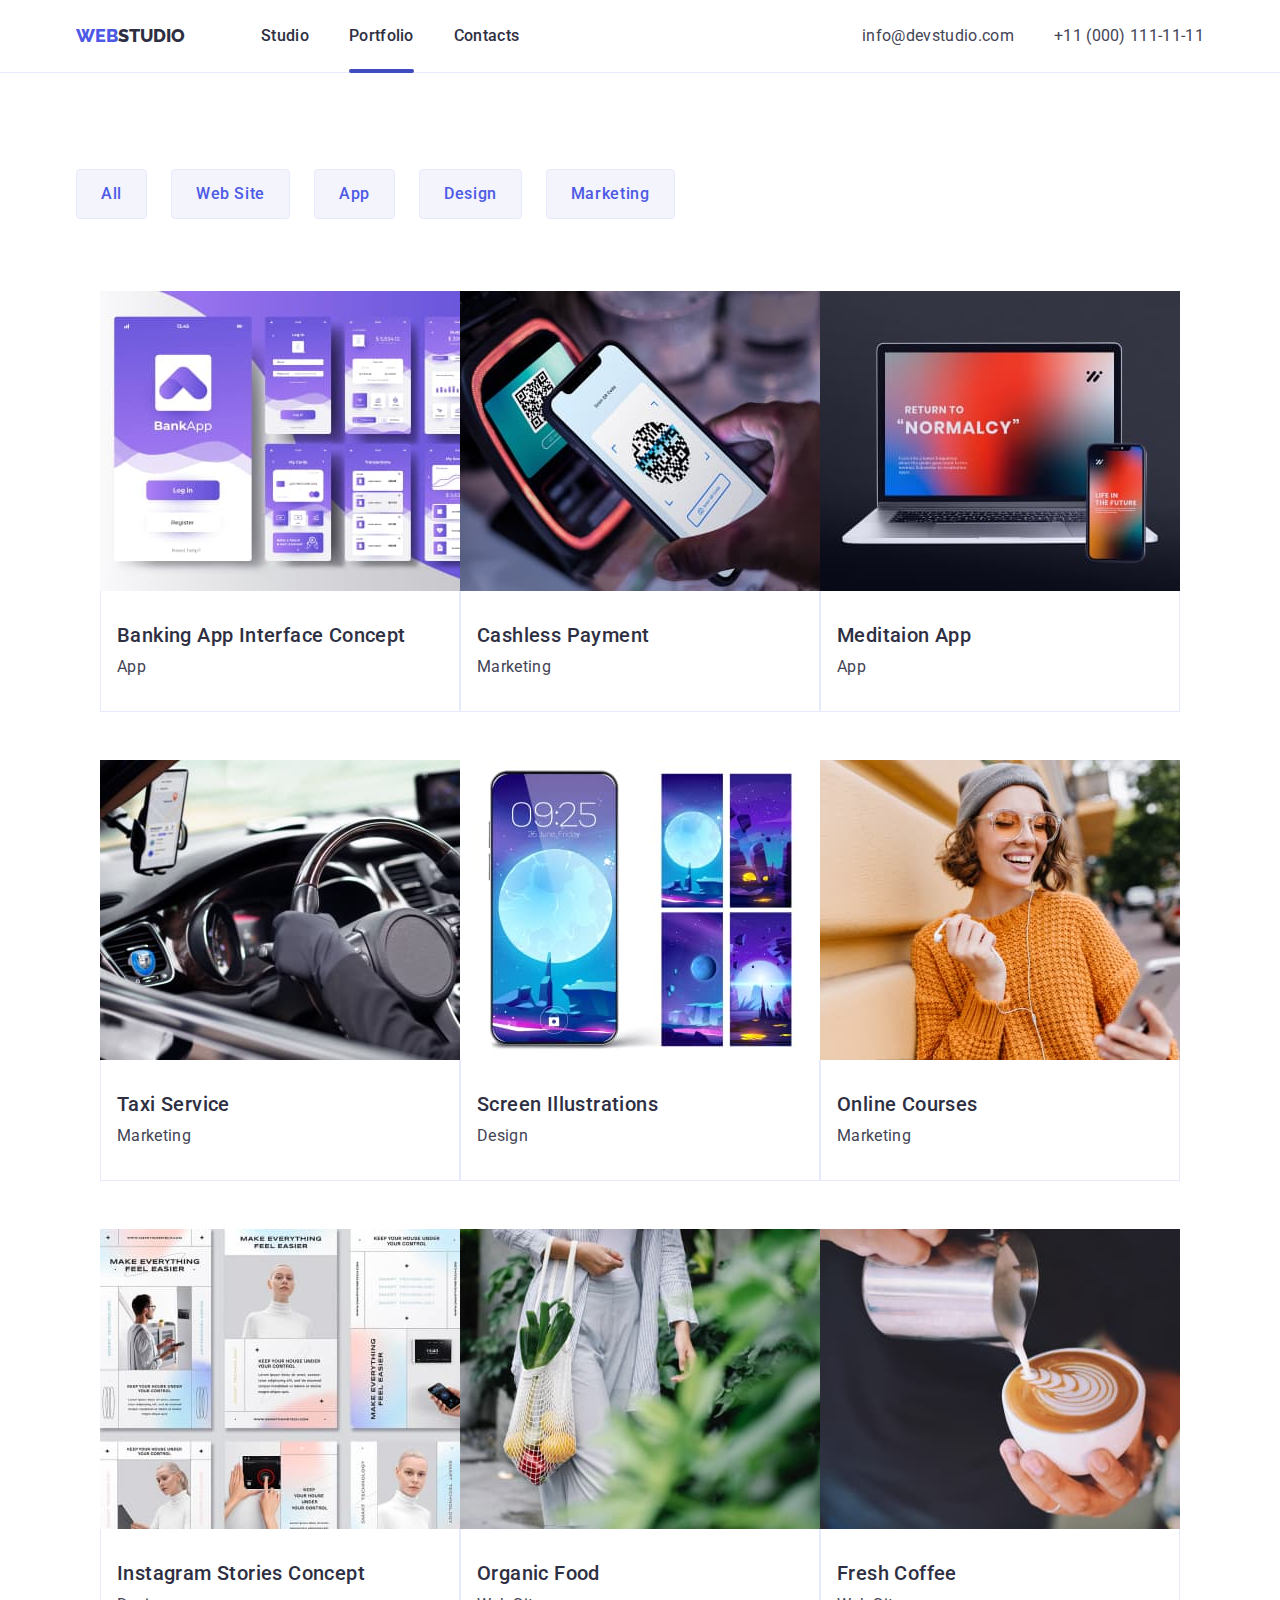
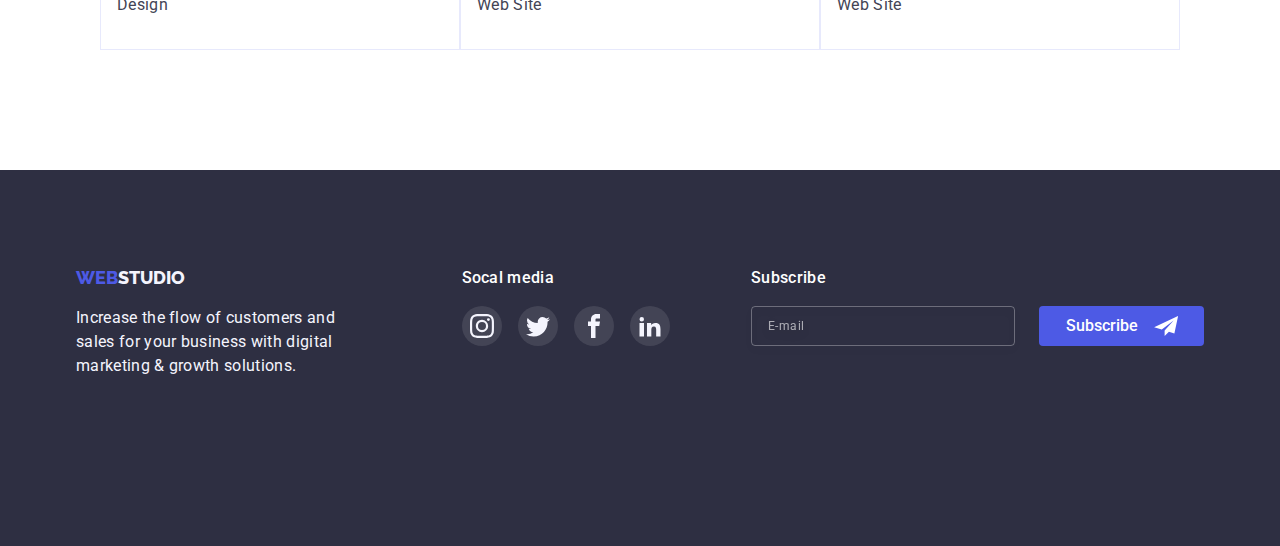
==== portfolio.html @ c5b6ad75 "Initial commit" ====
<!DOCTYPE html>
<html lang="en">
  <head>
    <meta charset="UTF-8" />
    <meta http-equiv="X-UA-Compatible" content="IE=edge" />
    <meta name="viewport" content="width=device-width, initial-scale=1.0" />
    <link rel="preconnect" href="https://fonts.googleapis.com" />
    <link rel="preconnect" href="https://fonts.gstatic.com" crossorigin />
    <link
      href="https://fonts.googleapis.com/css2?family=Raleway:wght@800&family=Roboto:wght@400;500;700;900&display=swap"
      rel="stylesheet"
    />
    <link
      rel="stylesheet"
      href="https://cdnjs.cloudflare.com/ajax/libs/modern-normalize/1.1.0/modern-normalize.css"
    />
    <title>Portfolio</title>
    <link rel="stylesheet" href="./css/styles.css" />
  </head>
  <body>
    <header class="header">
      <div class="container header-container">
        <nav class="header-navigation">
          <a href="./index.html" class="logo-name"
            ><span class="word-web">WEB</span
            ><span class="word-studio-header">STUDIO</span></a
          >
          <ul class="header-list">
            <li class="header-item">
              <a class="item" href="./index.html">Studio</a>
            </li>
            <li class="header-item">
              <a class="item active" href="./portfolio.html">Portfolio</a>
            </li>
            <li class="header-item"><a class="item" href="">Contacts</a></li>
          </ul>
        </nav>
        <address class="header-address">
          <ul class="header-contact-list">
            <li class="header-item">
              <a href="mailto:info@devstudio.com" class="header-contact"
                >info@devstudio.com</a
              >
            </li>
            <li class="header-item">
              <a href="tel:+110001111111" class="header-contact"
                >+11 (000) 111-11-11</a
              >
            </li>
          </ul>
        </address>
        <button type="button" class="menu-open js-open-menu">
          <svg class="open-menu-icon" width="32" height="22">
            <use href="./images/icons.svg#icon-menu-hamburger"></use>
          </svg>
        </button>
      </div>
      <div class="mob-menu js-menu-container">
        <div class="mob-menu-container container">
          <div>
            <button type="button" class="menu-close js-close-menu">
              <svg class="close-modal-icon" width="8" height="8">
                <use href="./images/icons.svg#icon-close-black-18dp-2-1"></use>
              </svg>
            </button>
            <nav class="mob-menu-navigation">
              <ul class="mob-menu-list">
                <li class="mob-menu-item">
                  <a class="mob-item" href="./index.html">Studio</a>
                </li>
                <li class="mob-menu-item">
                  <a class="mob-item" href="./portfolio.html">Portfolio</a>
                </li>
                <li class="mob-menu-item">
                  <a class="mob-item" href="">Contacts</a>
                </li>
              </ul>
            </nav>
          </div>
          <div>
            <address class="mob-menu-address">
              <ul class="mob-menu-contacts">
                <li class="mob-menu-tel">
                  <a href="tel:+110001111111" class="mob-menu-tel-link"
                    >+11 (000) 111-11-11</a
                  >
                </li>
                <li class="mob-menu-email">
                  <a
                    href="mailto:info@devstudio.com"
                    class="mob-menu-email-link"
                    >info@devstudio.com</a
                  >
                </li>
              </ul>
            </address>
            <ul class="mob-menu-soc-list">
              <li class="mob-menu-soc-item">
                <a href="" class="mob-menu-soc-link">
                  <svg class="mob-menu-soc-icon" width="16" height="16">
                    <use href="./images/icons.svg#icon-nstagram"></use>
                  </svg>
                </a>
              </li>
              <li class="mob-menu-soc-item">
                <a href="" class="mob-menu-soc-link">
                  <svg class="mob-menu-soc-icon" width="16" height="16">
                    <use href="./images/icons.svg#icon-Twitter"></use>
                  </svg>
                </a>
              </li>
              <li class="mob-menu-soc-item">
                <a href="" class="mob-menu-soc-link">
                  <svg class="mob-menu-soc-icon" width="16" height="16">
                    <use href="./images/icons.svg#icon-Facebook"></use>
                  </svg>
                </a>
              </li>
              <li class="mob-menu-soc-item">
                <a href="" class="mob-menu-soc-link">
                  <svg class="mob-menu-soc-icon" width="16" height="16">
                    <use href="./images/icons.svg#icon-Linkedin"></use>
                  </svg>
                </a>
              </li>
            </ul>
          </div>
        </div>
      </div>
    </header>
    <main>
      <section class="buttons">
        <div class="container">
          <h1 hidden class="visually-hidden">info</h1>
          <ul class="buttons-container">
            <li class="btn-list">
              <button type="button" class="main-btn">All</button>
            </li>
            <li class="btn-list">
              <button type="button" class="main-btn">Web Site</button>
            </li>
            <li class="btn-list">
              <button type="button" class="main-btn">App</button>
            </li>
            <li class="btn-list">
              <button type="button" class="main-btn">Design</button>
            </li>
            <li class="btn-list">
              <button type="button" class="main-btn">Marketing</button>
            </li>
          </ul>
          <h1 hidden class="visually-hidden">Projects</h1>
          <ul class="portfolio-list">
            <li class="portfolio-item">
              <a
                class="main-link"
                href="./images/portfolio/img-banking-appi-interface-concept.jpg"
              >
                <div class="portfolio-cover-wrap">
                  <picture
                    ><source
                      srcset="
                        ./images/portfolio/img-banking-appi-interface-concept.jpg    1x,
                        ./images/portfolio/img-banking-appi-interface-concept-2x.jpg 2x
                      "
                      media="(min-width: 1200px)" />
                    <source
                      srcset="
                        ./images/portfolio/img-banking-appi-interface-concept-tablet.jpg    1x,
                        ./images/portfolio/img-banking-appi-interface-concept-tablet-2x.jpg 2x
                      "
                      media="(min-width: 768px)" />
                    <source
                      srcset="
                        ./images/portfolio/img-banking-appi-interface-concept-mobile.jpg    1x,
                        ./images/portfolio/img-banking-appi-interface-concept-mobile-2x.jpg 2x
                      "
                      media="(max-width: 767px)" />
                    <img
                      src="./images/portfolio/img-banking-appi-interface-concept.jpg"
                      alt="banking interface"
                      width="396"
                      height="300"
                      class="main-image"
                  /></picture>
                  <p class="portfolio-overlay-text">
                    14 Stylish and User-Friendly App Design Concepts · Task
                    Manager App · Calorie Tracker App · Exotic Fruit Ecommerce
                    App · Cloud Storage App
                  </p>
                </div>
                <div class="borders-text description-left">
                  <h2 class="portfolio-header">
                    Banking App Interface Concept
                  </h2>
                  <p class="portfolio-description">App</p>
                </div>
              </a>
            </li>
            <li class="portfolio-item">
              <a
                class="main-link"
                href="./images/portfolio/img-сashless-payment.jpg"
              >
                <div class="portfolio-cover-wrap">
                  <picture
                    ><source
                      srcset="
                        ./images/portfolio/img-сashless-payment.jpg    1x,
                        ./images/portfolio/img-сashless-payment-2x.jpg 2x
                      "
                      media="(min-width: 1200px)" />
                    <source
                      srcset="
                        ./images/portfolio/img-сashless-payment-tablet.jpg    1x,
                        ./images/portfolio/img-сashless-payment-tablet-2x.jpg 2x
                      "
                      media="(min-width: 768px)" />
                    <source
                      srcset="
                        ./images/portfolio/img-сashless-payment-mobile.jpg    1x,
                        ./images/portfolio/img-сashless-payment-mobile-2x.jpg 2x
                      "
                      media="(max-width: 767px)" />
                    <img
                      src="./images/portfolio/img-сashless-payment.jpg"
                      alt="cashless payment"
                      width="396"
                      height="300"
                      class="main-image"
                  /></picture>
                  <p class="portfolio-overlay-text">
                    14 Stylish and User-Friendly App Design Concepts · Task
                    Manager App · Calorie Tracker App · Exotic Fruit Ecommerce
                    App · Cloud Storage App
                  </p>
                </div>
                <div class="borders-text description-left">
                  <h2 class="portfolio-header">Cashless Payment</h2>
                  <p class="portfolio-description">Marketing</p>
                </div>
              </a>
            </li>
            <li class="portfolio-item">
              <a
                class="main-link"
                href="./images/portfolio/img-meditaion-app.jpg"
              >
                <div class="portfolio-cover-wrap">
                  <picture
                    ><source
                      srcset="
                        ./images/portfolio/img-meditaion-app.jpg    1x,
                        ./images/portfolio/img-meditaion-app-2x.jpg 2x
                      "
                      media="(min-width: 1200px)" />
                    <source
                      srcset="
                        ./images/portfolio/img-meditaion-app-tablet.jpg    1x,
                        ./images/portfolio/img-meditaion-app-tablet-2x.jpg 2x
                      "
                      media="(min-width: 768px)" />
                    <source
                      srcset="
                        ./images/portfolio/img-meditaion-app-mobile.jpg    1x,
                        ./images/portfolio/img-meditaion-app-mobile-2x.jpg 2x
                      "
                      media="(max-width: 767px)" />
                    <img
                      src="./images/portfolio/img-meditaion-app.jpg"
                      alt="meditation app"
                      width="396"
                      height="300"
                      class="main-image"
                  /></picture>

                  <p class="portfolio-overlay-text">
                    14 Stylish and User-Friendly App Design Concepts · Task
                    Manager App · Calorie Tracker App · Exotic Fruit Ecommerce
                    App · Cloud Storage App
                  </p>
                </div>
                <div class="borders-text description-left">
                  <h2 class="portfolio-header">Meditaion App</h2>
                  <p class="portfolio-description">App</p>
                </div>
              </a>
            </li>
            <li class="portfolio-item">
              <a
                class="main-link"
                href="./images/portfolio/img-taxi-service.jpg"
              >
                <div class="portfolio-cover-wrap">
                  <picture
                    ><source
                      srcset="
                        ./images/portfolio/img-taxi-service.jpg    1x,
                        ./images/portfolio/img-taxi-service-2x.jpg 2x
                      "
                      media="(min-width: 1200px)" />
                    <source
                      srcset="
                        ./images/portfolio/img-taxi-service-tablet.jpg    1x,
                        ./images/portfolio/img-taxi-service-tablet-2x.jpg 2x
                      "
                      media="(min-width: 768px)" />
                    <source
                      srcset="
                        ./images/portfolio/img-taxi-service-mobile.jpg    1x,
                        ./images/portfolio/img-taxi-service-mobile-2x.jpg 2x
                      "
                      media="(max-width: 767px)" />
                    <img
                      src="./images/portfolio/img-taxi-service.jpg"
                      alt="taxi service"
                      width="396"
                      height="300"
                      class="main-image"
                  /></picture>

                  <p class="portfolio-overlay-text">
                    14 Stylish and User-Friendly App Design Concepts · Task
                    Manager App · Calorie Tracker App · Exotic Fruit Ecommerce
                    App · Cloud Storage App
                  </p>
                </div>
                <div class="borders-text description-left">
                  <h2 class="portfolio-header">Taxi Service</h2>
                  <p class="portfolio-description">Marketing</p>
                </div>
              </a>
            </li>
            <li class="portfolio-item">
              <a
                class="main-link"
                href="./images/portfolio/img-screen-illustrations.jpg"
              >
                <div class="portfolio-cover-wrap">
                  <picture
                    ><source
                      srcset="
                        ./images/portfolio/img-screen-illustrations.jpg    1x,
                        ./images/portfolio/img-screen-illustrations-2x.jpg 2x
                      "
                      media="(min-width: 1200px)" />
                    <source
                      srcset="
                        ./images/portfolio/img-screen-illustrations-tablet.jpg    1x,
                        ./images/portfolio/img-screen-illustrations-tablet-2x.jpg 2x
                      "
                      media="(min-width: 768px)" />
                    <source
                      srcset="
                        ./images/portfolio/img-screen-illustrations-mobile.jpg    1x,
                        ./images/portfolio/img-screen-illustrations-mobile-2x.jpg 2x
                      "
                      media="(max-width: 767px)" />
                    <img
                      src="./images/portfolio/img-screen-illustrations.jpg"
                      alt="screen illustrations"
                      width="396"
                      height="300"
                      class="main-image"
                  /></picture>

                  <p class="portfolio-overlay-text">
                    14 Stylish and User-Friendly App Design Concepts · Task
                    Manager App · Calorie Tracker App · Exotic Fruit Ecommerce
                    App · Cloud Storage App
                  </p>
                </div>
                <div class="borders-text description-left">
                  <h2 class="portfolio-header">Screen Illustrations</h2>
                  <p class="portfolio-description">Design</p>
                </div>
              </a>
            </li>
            <li class="portfolio-item">
              <a
                class="main-link"
                href="./images/portfolio/img-online-courses.jpg"
              >
                <div class="portfolio-cover-wrap">
                  <picture
                    ><source
                      srcset="
                        ./images/portfolio/img-online-courses.jpg    1x,
                        ./images/portfolio/img-online-courses-2x.jpg 2x
                      "
                      media="(min-width: 1200px)" />
                    <source
                      srcset="
                        ./images/portfolio/img-online-courses-tablet.jpg    1x,
                        ./images/portfolio/img-online-courses-tablet-2x.jpg 2x
                      "
                      media="(min-width: 768px)" />
                    <source
                      srcset="
                        ./images/portfolio/img-online-courses-mobile.jpg    1x,
                        ./images/portfolio/img-online-courses-mobile-2x.jpg 2x
                      "
                      media="(max-width: 767px)" />
                    <img
                      src="./images/portfolio/img-online-courses.jpg"
                      alt="online courses"
                      width="396"
                      height="300"
                      class="main-image"
                  /></picture>

                  <p class="portfolio-overlay-text">
                    14 Stylish and User-Friendly App Design Concepts · Task
                    Manager App · Calorie Tracker App · Exotic Fruit Ecommerce
                    App · Cloud Storage App
                  </p>
                </div>
                <div class="borders-text description-left">
                  <h2 class="portfolio-header">Online Courses</h2>
                  <p class="portfolio-description">Marketing</p>
                </div>
              </a>
            </li>
            <li class="portfolio-item">
              <a
                class="main-link"
                href="./images/portfolio/img-instagram-stories-concept.jpg"
              >
                <div class="portfolio-cover-wrap">
                  <picture
                    ><source
                      srcset="
                        ./images/portfolio/img-instagram-stories-concept.jpg    1x,
                        ./images/portfolio/img-instagram-stories-concept-2x.jpg 2x
                      "
                      media="(min-width: 1200px)" />
                    <source
                      srcset="
                        ./images/portfolio/img-instagram-stories-concept-tablet.jpg    1x,
                        ./images/portfolio/img-instagram-stories-concept-tablet-2x.jpg 2x
                      "
                      media="(min-width: 768px)" />
                    <source
                      srcset="
                        ./images/portfolio/img-instagram-stories-concept-mobile.jpg    1x,
                        ./images/portfolio/img-instagram-stories-concept-mobile-2x.jpg 2x
                      "
                      media="(max-width: 767px)" />
                    <img
                      src="./images/portfolio/img-instagram-stories-concept.jpg"
                      alt="instagram stories concept"
                      width="396"
                      height="300"
                      class="main-image"
                  /></picture>

                  <p class="portfolio-overlay-text">
                    14 Stylish and User-Friendly App Design Concepts · Task
                    Manager App · Calorie Tracker App · Exotic Fruit Ecommerce
                    App · Cloud Storage App
                  </p>
                </div>
                <div class="borders-text description-left">
                  <h2 class="portfolio-header">Instagram Stories Concept</h2>
                  <p class="portfolio-description">Design</p>
                </div>
              </a>
            </li>
            <li class="portfolio-item">
              <a
                class="main-link"
                href="./images/portfolio/img-organic-food.jpg"
              >
                <div class="portfolio-cover-wrap">
                  <picture
                    ><source
                      srcset="
                        ./images/portfolio/img-organic-food.jpg    1x,
                        ./images/portfolio/img-organic-food-2x.jpg 2x
                      "
                      media="(min-width: 1200px)" />
                    <source
                      srcset="
                        ./images/portfolio/img-organic-food-tablet.jpg    1x,
                        ./images/portfolio/img-organic-food-tablet-2x.jpg 2x
                      "
                      media="(min-width: 768px)" />
                    <source
                      srcset="
                        ./images/portfolio/img-organic-food-mobile.jpg    1x,
                        ./images/portfolio/img-organic-food-mobile-2x.jpg 2x
                      "
                      media="(max-width: 767px)" />
                    <img
                      src="./images/portfolio/img-organic-food.jpg"
                      alt="organic food"
                      width="396"
                      height="300"
                      class="main-image"
                  /></picture>
                  <p class="portfolio-overlay-text">
                    14 Stylish and User-Friendly App Design Concepts · Task
                    Manager App · Calorie Tracker App · Exotic Fruit Ecommerce
                    App · Cloud Storage App
                  </p>
                </div>
                <div class="borders-text description-left">
                  <h2 class="portfolio-header">Organic Food</h2>
                  <p class="portfolio-description">Web Site</p>
                </div>
              </a>
            </li>
            <li class="portfolio-item">
              <a
                class="main-link"
                href="./images/portfolio/img-fresh-coffee.jpg"
              >
                <div class="portfolio-cover-wrap">
                  <picture
                    ><source
                      srcset="
                        ./images/portfolio/img-fresh-coffee.jpg    1x,
                        ./images/portfolio/img-fresh-coffee-2x.jpg 2x
                      "
                      media="(min-width: 1200px)" />
                    <source
                      srcset="
                        ./images/portfolio/img-fresh-coffee-tablet.jpg    1x,
                        ./images/portfolio/img-fresh-coffee-tablet-2x.jpg 2x
                      "
                      media="(min-width: 768px)" />
                    <source
                      srcset="
                        ./images/portfolio/img-fresh-coffee-mobile.jpg    1x,
                        ./images/portfolio/img-fresh-coffee-mobile-2x.jpg 2x
                      "
                      media="(max-width: 767px)" />
                    <img
                      src="./images/portfolio/img-fresh-coffee.jpg"
                      alt="fresh coffee"
                      width="396"
                      height="300"
                      class="main-image"
                  /></picture>
                  <p class="portfolio-overlay-text">
                    14 Stylish and User-Friendly App Design Concepts · Task
                    Manager App · Calorie Tracker App · Exotic Fruit Ecommerce
                    App · Cloud Storage App
                  </p>
                </div>
                <div class="borders-text description-left">
                  <h2 class="portfolio-header">Fresh Coffee</h2>
                  <p class="portfolio-description">Web Site</p>
                </div>
              </a>
            </li>
          </ul>
        </div>
      </section>
    </main>
    <footer class="box">
      <div class="container footer-container">
        <div class="footer-logo">
          <a href="./index.html" class="footer-logo-name"
            ><span class="word-web">WEB</span
            ><span class="word-studio-footer">STUDIO</span></a
          >
          <p class="footer-description">
            Increase the flow of customers and sales for your business with
            digital marketing & growth solutions.
          </p>
        </div>
        <div class="social-footer-container">
          <p class="social-footer-header">Socal media</p>
          <ul class="footer-social-list">
            <li class="footer-social-item">
              <a href="" class="footer-social-link">
                <svg class="footer-social-icon" width="24" height="24">
                  <use href="./images/symbol-defs-second.svg#icon-instagram"></use>
                </svg>
              </a>
            </li>
            <li class="footer-social-item">
              <a href="" class="footer-social-link">
                <svg class="footer-social-icon" width="24" height="24">
                  <use href="./images/symbol-defs-second.svg#icon-twitter"></use>
                </svg>
              </a>
            </li>
            <li class="footer-social-item">
              <a href="" class="footer-social-link">
                <svg class="footer-social-icon" width="24" height="24">
                  <use href="./images/symbol-defs-second.svg#icon-facebook"></use>
                </svg>
              </a>
            </li>
            <li class="footer-social-item">
              <a href="" class="footer-social-link">
                <svg class="footer-social-icon" width="24" height="24">
                  <use href="./images/symbol-defs-second.svg#icon-linkedin"></use>
                </svg>
              </a>
            </li>
          </ul>
        </div>
        <div class="input-footer-container">
          <p class="social-footer-header">Subscribe</p>
          <form class="subcribe-form">
            <div class="subcribe-input">
              <input
                name="email"
                type="email"
                class="input-email"
                placeholder="E-mail"
              />
              <button type="submit" class="button-submit">
                Subscribe<svg class="subcribe-icon" width="24" height="20">
                  <use href="./images/telegram-defs.svg#icon-telegram"></use>
                </svg>
              </button>
            </div>
          </form>
        </div>
      </div>
    </footer>
    <script src="./js/mobile-menu.js"></script>
  </body>
</html>
---- css/styles.css ----
:root {
  --primary-color: #2e2f42;
  --secondary-color: #4d5ae5;
  --font-description-color: #434455;
  --font-white-color: #ffffff;
  --hover-color: #404bbf;
  --footer-soc-item-color: #31d0aa;
  --hover-transition: 250ms cubic-bezier(0.4, 0, 0.2, 1);
  --background-gradient: linear-gradient(
    rgba(46, 47, 66, 0.7),
    rgba(46, 47, 66, 0.7) 100%
  );
}
p,
h1,
h2,
h3,
h4,
h5,
h6 {
  margin: 0;
}

ul {
  margin: 0;
  padding-left: 0;
}

button {
  cursor: pointer;
}

address {
  font-style: normal;
}

img {
  display: block;
  max-width: 100%;
  height: auto;
}
body {
  font-family: "Roboto";
  color: var(--primary-color);
}
.no-scroll {
  overflow: hidden;
}
.hidden {
  position: absolute;
  width: 1px;
  height: 1px;
  margin: -1px;
  border: 0;
  padding: 0;
  white-space: nowrap;
  clip-path: inset(100%);
  clip: rect(0 0 0 0);
  overflow: hidden;
}
.container {
  width: 100%;
  padding-left: 16px;
  padding-right: 16px;
  margin: 0 auto;
  /* outline: 2px solid red; */
}
.section {
  padding-bottom: 96px;
  padding-top: 96px;
}
.header {
  border-bottom: 1px solid #e7e9fc;
  padding-top: 24px;
  padding-bottom: 24px;
}
.logo-name {
  text-decoration: none;
  font-family: "Raleway";
  font-style: normal;
  font-weight: 800;
  font-size: 18px;
  line-height: 1.33;
  margin-right: 76px;
}
.header-container {
  display: flex;
  justify-content: space-between;
  align-items: center;
}
.header-navigation {
  display: flex;
  align-items: center;
}

.headline-box {
  /* background-color: tomato;*/
  /* max-width: 1440px; */
  margin: 0 auto;
  background-image: var(--background-gradient),
    url(../images/people-office-mobile.jpg);
  background-repeat: no-repeat;
  background-position: center;
  background-size: cover;
  padding-top: 118px;
  padding-bottom: 118px;
}
@media (min-device-pixel-ratio: 2),
  (min-resolution: 192dpi),
  (min-resolution: 2dppx) {
  .headline-box {
    background-image: var(--background-gradient),
      url(../images/people-office-mobile-2x.jpg);
  }
}
.menu-open {
  border: none;
  background-color: #ffffff;
}
.open-menu-icon {
  stroke: var(--primary-color);
  display: block;
}
.mob-menu-container {
  padding-left: 40px;
  padding-right: 24px;
}
.mob-menu {
  position: fixed;
  top: 0;
  z-index: 1;
  width: 100%;
  height: 100%;
  background-color: white;
  padding-top: 80px;
  padding-bottom: 40px;
  transform: translateX(100%);
  transition: transform var(--hover-transition);
}
.mob-menu.is-open {
  transform: translateX(0);
}

.menu-close {
  position: absolute;
  display: flex;
  align-items: center;
  justify-content: center;
  padding: 0;
  top: 24px;
  right: 24px;
  width: 24px;
  height: 24px;
  background-color: #e7e9fc;
  border: 1px solid rgba(0, 0, 0, 0.1);
  border-radius: 50%;
}
.mob-menu > .container {
  height: 100%;
  display: flex;
  flex-direction: column;
  justify-content: space-between;
  overflow-y: auto;
}
.close-modal-icon {
}
.mob-menu-list {
  list-style: none;
  text-decoration: none;
  font-weight: 700;
  font-size: 36px;
  line-height: 1.11s;
  letter-spacing: 0.02em;
  text-transform: capitalize;
  color: var(--primary-color);
}
.mob-menu-item {
  margin-bottom: 40px;
}
.mob-menu-item:last-child {
  margin-bottom: 0;
}
.mob-menu-item {
}
.mob-item {
  text-decoration: none;
  color: var(--primary-color);
}
.mob-menu-contacts {
  list-style: none;
  text-decoration: none;
  font-weight: 700;
  font-size: 36px;
  line-height: 1.11s;
  letter-spacing: 0.02em;
}
.mob-menu-tel {
  margin-bottom: 40px;
}
.mob-menu-tel-link {
  text-decoration: none;
  color: var(--secondary-color);
}
.mob-menu-email {
  margin-bottom: 48px;
}
.mob-menu-email-link {
  text-decoration: none;
  font-weight: 500;
  font-size: 20px;
  line-height: 24px;
  /* identical to box height, or 120% */

  letter-spacing: 0.02em;

  /* SLATE */

  color: var(--font-description-color);
}
.mob-menu-soc-list {
  display: flex;
  justify-content: flex-start;
  gap: 56px;
}
.mob-menu-soc-item {
  list-style: none;
  width: 40px;
  height: 40px;
}
.mob-menu-soc-link {
  width: 40px;
  height: 40px;
  border-radius: 50%;
  display: flex;
  justify-content: center;
  align-items: center;
  background-color: var(--secondary-color);
}
.headline {
  color: var(--font-white-color);
  font-weight: 700;
  font-size: 36px;
  line-height: 1.11;
  text-align: center;
  letter-spacing: 0.02em;

  margin: 0 auto 72px;
}
.headline-button {
  display: block;
  font-family: inherit;
  font-weight: 500;
  font-size: 16px;
  line-height: 1.5;
  letter-spacing: 0.04em;
  background-color: var(--secondary-color);
  color: var(--font-white-color);
  border-radius: 4px;
  border: 0;
  margin: 0 auto;
  width: 169px;
  height: 56px;

  box-shadow: 0px 4px 4px rgba(0, 0, 0, 0.15);
  transition: background-color var(--hover-transition);
}
.headline-button:hover,
.headline-button:focus {
  background-color: var(--hover-color);
  cursor: pointer;
}

.list {
  padding-top: 0;
}

.main-btn {
  font-family: inherit;
  font-weight: 500;
  font-size: 16px;
  line-height: 1.5;
  letter-spacing: 0.04em;
  background-color: #f4f4fd;
  color: var(--secondary-color);
  border-radius: 4px;
  border: 1px solid #e7e9fc;
  padding: 12px 24px;
  transition: border var(--hover-transition),
    background-color var(--hover-transition), color var(--hover-transition),
    box-shadow var(--hover-transition);
}
.main-btn:focus,
.main-btn:hover {
  border: 1px solid var(--secondary-color);
  background-color: var(--secondary-color);
  color: #f4f4fd;
  box-shadow: 0px 3px 1px rgba(0, 0, 0, 0.1), 0px 2px 1px rgba(0, 0, 0, 0.08),
    0px 2px 2px rgba(0, 0, 0, 0.12);
  cursor: pointer;
}

.main-link {
  text-decoration: none;
}
.section-goals {
  padding-top: 96px;
}
.main-list {
  display: flex;
  flex-wrap: wrap;
}
.main-list :last-child {
  margin-bottom: 0;
}
.main-item {
  list-style: none;
  width: 100%;
  margin-bottom: 72px;
}
.main-icon {
  display: none;
}
.main-title {
  color: var(--primary-color);
  font-weight: 700;
  font-size: 36px;
  line-height: 1.11;
  text-align: center;
  letter-spacing: 0.02em;
  text-transform: capitalize;
  margin-bottom: 8px;
}
.main-after-title {
  color: var(--font-description-color);
  font-weight: 500;
  font-size: 16px;
  line-height: 1.5;
  /* identical to box height, or 150% */

  letter-spacing: 0.02em;
}
.list-container {
  display: none;
}
.doing-headline {
  text-align: center;
  font-weight: 700;
  font-size: 36px;
  line-height: 1.11;
  /* identical to box height, or 111% */
  color: var(--primary-color);
  margin-bottom: 72px;
}
.doing-list {
  display: flex;
  align-items: center;
  gap: 24px;
}
.doing-item {
  list-style: none;
}
.secondary-headline {
  text-align: center;
  font-weight: 700;
  font-size: 36px;
  line-height: 1.11;
  /* identical to box height, or 111% */
  color: var(--primary-color);
  margin-bottom: 72px;
}
/* .team-container {
  max-width: 294px;
} */
.secondary-list {
  display: flex;
  flex-wrap: wrap;
  justify-content: center;
  gap: 72px 16px;
}
.secondary-item {
  list-style: none;
  width: 264px;
}
.teamlist {
  background-color: #f4f4fd;
}
.name-team {
  text-align: center;
  color: var(--primary-color);
  font-style: normal;
  font-weight: 500;
  font-size: 20px;
  line-height: 1.2;
  /* identical to box height, or 120% */
  letter-spacing: 0.02em;
  margin-bottom: 8px;
}
.team-position {
  text-align: center;
  color: var(--font-description-color);
  font-weight: 400;
  font-size: 16px;
  line-height: 1.5;
  /* identical to box height, or 150% */
  letter-spacing: 0.02em;
  margin-bottom: 8px;
}
.team-color {
  background-color: var(--font-white-color);
  box-shadow: 0px 1px 6px rgba(46, 47, 66, 0.08),
    0px 1px 1px rgba(46, 47, 66, 0.16), 0px 2px 1px rgba(46, 47, 66, 0.08);
  border-radius: 0px 0px 4px 4px;
}
.team-soc-list {
  display: flex;
  justify-content: center;
  gap: 24px;
}
.soc-item {
  list-style: none;
  width: 40px;
  height: 40px;
}
.team-soc-link {
  width: 100%;
  height: 100%;
  border-radius: 50%;
  display: flex;
  justify-content: center;
  align-items: center;
  fill: #f4f4fd;
  background-color: var(--secondary-color);
  transition: background-color var(--hover-transition);
}
.team-soc-link:hover,
.team-soc-link:focus {
  background-color: var(--hover-color);
}
.customers-list {
  display: flex;
  justify-content: center;
  gap: 72px 16px;
  flex-wrap: wrap;
}
.customers-item {
  list-style: none;
  width: calc((100% - 16px) / 2);
  height: 88px;
}
.customers-link {
  width: 100%;
  height: 100%;
  border: 1px solid #afb1b8;
  border-radius: 4px;
  display: flex;
  justify-content: center;
  align-items: center;
  transition: border-color var(--hover-transition);
}
.customers-icon {
  fill: #afb1b8;
  transition: fill var(--hover-transition);
}

.customers-link:is(:hover, :focus) {
  border-color: var(--hover-color);
}
.customers-link:is(:hover, :focus) .customers-icon {
  fill: var(--hover-color);
}
.box {
  background: #2e2f42;
  padding-top: 96px;
  padding-bottom: 96px;
}
.buttons {
  padding-top: 48px;
  padding-bottom: 48px;
}
.buttons-container {
  margin-bottom: 72px;
  display: flex;
  flex-wrap: wrap;
  gap: 24px;
}
.btn-list {
  list-style: none;
}
.portfolio-container {
  display: flex;
  justify-content: center;
  padding-top: 72px;
  padding-bottom: 120px;
}
.borders-text {
  padding-top: 32px;
  padding-bottom: 32px;
  border-left: 1px solid #e7e9fc;
  border-right: 1px solid #e7e9fc;
  border-bottom: 1px solid #e7e9fc;
}
.portfolio-list {
  display: flex;
  flex-wrap: wrap;
  justify-content: center;
  row-gap: 48px;
}
.portfolio-cover-wrap {
  position: relative;
  overflow: hidden;
}
.portfolio-overlay-text {
  color: #f4f4fd;
  background-color: var(--secondary-color);
  font-weight: 400;
  font-size: 16px;
  line-height: 1.5;
  letter-spacing: 0.02em;
  padding-top: 40px;
  padding-left: 32px;
  padding-right: 32px;
  position: absolute;
  top: 0;
  height: 100%;
  transform: translateY(100%);
  transition: transform var(--hover-transition);
}
.main-link:is(:hover, :focus) .portfolio-overlay-text {
  transform: translateY(0);
}
.portfolio-item {
  width: 100%;
  list-style: none;
  box-shadow: 0px 1px 6px rgba(46, 47, 66, 0.08);
  transition: box-shadow var(--hover-transition);
}
.portfolio-item:hover,
.portfolio-item:focus {
  box-shadow: 0px 1px 6px rgba(46, 47, 66, 0.08);
}

.portfolio-header {
  color: var(--primary-color);
  font-style: normal;
  font-weight: 500;
  font-size: 20px;
  line-height: 1.2;
  /* identical to box height, or 120% */
  margin-bottom: 8px;
  letter-spacing: 0.02em;
}
.portfolio-description {
  color: var(--font-description-color);
  font-weight: 400;
  font-size: 16px;
  line-height: 1.5;
  /* identical to box height, or 150% */
  letter-spacing: 0.02em;
}
.description-left {
  padding-left: 16px;
}
.word-studio-header {
  color: #2e2f42;
}
.word-web {
  color: var(--secondary-color);
}
.word-studio-footer {
  color: #f4f4fd;
}
.footer-container {
  display: flex;
  flex-wrap: wrap;
  justify-content: center;
  gap: 24px;
}
.footer-logo-name {
  text-align: center;
  text-decoration: none;
  font-family: "Raleway";
  font-style: normal;
  font-weight: 800;
  font-size: 18px;
  line-height: 1.33;
}
.footer-logo {
  display: flex;
  flex-direction: column;
  align-items: left;
  margin-bottom: 72px;
}
.footer-description {
  margin-top: 16px;
  width: 264px;
  font-size: 16px;
  line-height: 1.5;
  letter-spacing: 0.02em;
  color: #f4f4fd;
}
.social-footer-container {
  display: block;
  margin-bottom: 72px;
}
.social-footer-header {
  text-align: center;
  font-weight: 500;
  font-size: 16px;
  line-height: 1.5;
  letter-spacing: 0.02em;
  color: #ffffff;
  padding-bottom: 16px;
}
.footer-social-list {
  display: flex;
  justify-content: center;
  gap: 16px;
}
.footer-social-item {
  list-style: none;
  width: 40px;
  height: 40px;
  display: flex;
  justify-content: center;
  align-items: center;
  gap: 16px;
}
.footer-social-link {
  display: flex;

  justify-content: center;
  align-items: center;
  width: 100%;
  height: 100%;
  border-radius: 50%;
  background-color: rgba(255, 255, 255, 0.1);
  transition: background-color var(--hover-transition);
}
.footer-social-link:hover,
.footer-social-link:focus {
  background-color: var(--footer-soc-item-color);
}
.footer-social-icon {
  fill: #f4f4fd;
}
.subcribe-input {
  display: flex;
  flex-wrap: wrap;
  justify-content: center;
  gap: 24px;
}
.input-email {
  background: transparent;
  border: 1px solid rgba(255, 255, 255, 0.3);
  filter: drop-shadow(0px 4px 4px rgba(0, 0, 0, 0.15));
  border-radius: 4px;
  width: 100%;
  height: 40px;
  padding: 16px;
  color: var(--font-white-color);
  font-weight: 400;
  font-size: 12px;
  line-height: 2;
  
  letter-spacing: 0.04em;
}
.input-email::placeholder {
  color: rgba(255, 255, 255, 0.6);
  font-weight: 400;
  font-size: 12px;
  line-height: 2;
  letter-spacing: 0.04em;
}
.input-email:focus,
.input-email:hover
 {
  background: transparent;
  outline: none;
  border-color: #404bbf;
}
.button-submit {
  display: flex;
  justify-content: center;
  align-items: center;
  color: var(--font-white-color);
  background-color: var(--secondary-color);
  border: none;
  border-radius: 4px;
  width: 165px;
  height: 40px;
  font-weight: 500;
  font-size: 16px;
  line-height: 1.5;
  gap: 16px;
}
.subcribe-icon {
  fill: var(--font-white-color);
}
.backdrop {
  position: fixed;
  top: 0;
  width: 100%;
  height: 100%;
  background: rgba(46, 47, 66, 0.4);
  transition: opacity var(--hover-transition),
    visibility var(--hover-transition);
}
.modal {
  position: absolute;
  top: 50%;
  left: 50%;
  transform: translate(-50%, -50%) scale(1);
  width: 392px;
  min-height: 576px;
  background-color: #fcfcfc;
  box-shadow: 0px 1px 1px rgba(0, 0, 0, 0.14), 0px 1px 3px rgba(0, 0, 0, 0.12),
    0px 2px 1px rgba(0, 0, 0, 0.2);
  border-radius: 4px;
  transition: transform var(--hover-transition);
  padding: 24px;
}
.backdrop.is-hidden .modal {
  transform: translate(-50%, -50%) scale(0);
}
.modal-close {
  position: absolute;
  display: flex;
  align-items: center;
  justify-content: center;
  padding: 0;
  top: 24px;
  right: 24px;
  width: 24px;
  height: 24px;
  background-color: #e7e9fc;
  border: 1px solid rgba(0, 0, 0, 0.1);
  border-radius: 50%;
  transition: background-color var(--hover-transition),
    fill var(--hover-transition), border var(--hover-transition);
}
.modal-close:hover,
.modal-close:focus {
  background-color: var(--hover-color);
  fill: #ffffff;
  border: none;
}
.is-hidden {
  opacity: 0;
  visibility: hidden;
  pointer-events: none;
}

.modal-header {
  font-weight: 500;
  font-size: 16px;
  line-height: 1.5;
  text-align: center;
  letter-spacing: 0.02em;
  color: var(--primary-color);
  margin-top: 48px;
  margin-bottom: 16px;
}
.modal-field {
  margin-bottom: 8px;
}
.input-wrap {
  position: relative;
}
.modal-icon {
  position: absolute;
  left: 19px;
  top: 50%;
  fill: var(--primary-color);
  transform: translateY(-50%);
  transition: fill var(--hover-transition);
}
.modal-input {
  width: 100%;
  height: 40px;
  background-color: transparent;
  outline: none;
  border: 1px solid rgba(33, 33, 33, 0.2);
  border-radius: 4px;
  padding-left: 38px;
  transition: border var(--hover-transition);
}
.modal-input:focus {
  border: 1px solid var(--secondary-color);
}
.modal-input:focus + .modal-icon {
  fill: var(--secondary-color);
}
.input-text {
  font-weight: 400;
  font-size: 12px;
  line-height: 1.17;
  letter-spacing: 0.04em;
  color: #8e8f99;
  display: inline-block;
  margin-bottom: 4px;
}
.comment-field {
  margin-bottom: 16px;
}
.user-message {
  width: 100%;
  height: 120px;
  background-color: transparent;
  border: 1px solid rgba(33, 33, 33, 0.2);
  border-radius: 4px;
  padding: 8px 16px;
  outline: none;
  resize: none;
  transition: border var(--hover-transition);
}
.user-message::placeholder {
  font-weight: 400;
  font-size: 12px;
  line-height: 1.17;
  letter-spacing: 0.04em;
  color: rgba(117, 117, 117, 0.5);
}
.user-message:focus {
  border: 1px solid var(--secondary-color);
}

.submit-button {
  display: block;
  font-family: inherit;
  font-weight: 500;
  font-size: 16px;
  line-height: 1.5;
  letter-spacing: 0.04em;
  background-color: var(--secondary-color);
  color: var(--font-white-color);
  border-radius: 4px;
  border: 0;
  width: 169px;
  height: 56px;
  margin: 0 auto;
  margin-top: 24px;
  box-shadow: 0px 4px 4px rgba(0, 0, 0, 0.15);
  transition: background-color var(--hover-transition);
}
.submit-button:hover,
.submit-button:focus {
  background-color: var(--hover-color);
  cursor: pointer;
}

.policy-text {
  font-weight: 400;
  font-size: 12px;
  line-height: 1.17;
  letter-spacing: 0.04em;
  color: #757575;
  display: flex;
}
.policy-text span {
  width: 16px;
  height: 16px;
  border: 1.25px solid var(--primary-color);
  border-radius: 2px;
  margin-right: 8px;
  display: flex;
  justify-content: center;
  align-items: center;
  fill: transparent;
  transition: background-color var(--hover-transition),
    border var(--hover-transition), fill var(--hover-transition);
}
.policy-check:checked + .policy-text span {
  background-color: var(--hover-color);
  border: none;
  fill: #f4f4fd;
}
/*}
.policy-text::before {
  content: "";
  width: 16px;
  height: 16px;
  border: 1.25px solid var(--primary-color);
  border-radius: 2px;
  margin-right: 8px;
}
.policy-check:checked + .policy-text::before {
  background-color: var(--hover-color);
  border: none;
  background-image: url(../images/icons.svg);
}*/
.policy-link {
  margin-left: 2px;
  color: var(--secondary-color);
  text-decoration: underline;
  transition: cursor var(--hover-transition);
}
.policy-link:hover,
.policy-link:focus {
  cursor: pointer;
}
@media screen and (max-width: 767px) {
  .container {
    max-width: 428px;
  }
  .header-list,
  .header-item,
  .header-address {
    display: none;
  }
}
@media screen and (min-width: 768px) and (max-width: 1159px) {
  button {
    margin: 0 auto;
  }
  .container {
    max-width: 768px;
  }
  .header-list,
  .header-item,
  .header-address {
    display: block;
  }
  .header-list {
    font-weight: 500;
    font-size: 16px;
    line-height: 1.5;
    letter-spacing: 0.02em;
    list-style: none;
    display: flex;
    gap: 40px;
  }
  .header-item {
    list-style: none;
    position: relative;
  }

  .item {
    color: var(--primary-color);
    text-decoration: none;
    transition: color var(--hover-transition);
  }
  .item:hover,
  .item:focus {
    color: var(--hover-color);
  }
  .header-address {
    font-weight: 400;
    font-size: 16px;
    line-height: 1.5;
    letter-spacing: 0.02em;
    display: flex;
    margin-left: auto;
  }
  .header-contact {
    text-decoration: none;
    color: var(--font-description-color);
    transition: color var(--hover-transition);
  }
  .header-contact:focus,
  .header-contact:hover {
    color: var(--hover-color);
  }
  .menu-open,
  .mob-menu-container {
    display: none;
  }
  .active::after {
    display: block;
    content: "";
    position: absolute;
    left: 0;
    bottom: -37px;
    width: 100%;
    height: 4px;
    border-radius: 2px;
    background-color: var(--hover-color);
  }
  .headline-box {
    /* background-color: tomato;*/
    max-width: 1440px;
    margin: 0 auto;
    background-image: var(--background-gradient),
      url(../images/people-office-tablet.jpg);
    background-repeat: no-repeat;
    background-position: center;
    background-size: cover;
    padding-top: 118px;
    padding-bottom: 118px;
  }
  @media (min-device-pixel-ratio: 2),
    (min-resolution: 192dpi),
    (min-resolution: 2dppx) {
    .headline-box {
      background-image: var(--background-gradient),
        url(../images/people-office-tablet-2x.jpg);
    }
  }
  .headline {
    font-weight: 700;
    font-size: 56px;
    line-height: 1.07;
    letter-spacing: 0.02em;
    width: 507px;
    margin: 0 auto 40px;
  }

  .main-list {
    gap: 72px 24px;
  }
  .main-item {
    list-style: none;
    width: calc((100% - 24px) / 2);
    margin-bottom: 0;
  }
  .main-title {
    text-align: left;
  }
  /* .team-container {
    min-width: 295px;
  } */
  .secondary-list {
    display: flex;
    flex-wrap: wrap;
    justify-content: center;
    gap: 72px 16px;
  }
  .customers-list {
    gap: 72px 24px;
  }
  .customers-item {
    list-style: none;
    width: calc((100% - 48px) / 3);
    height: 88px;
  }
  .footer-container {
    gap: 24px;
    justify-content: flex-start;
    padding-left: 108px;
  }
  .footer-logo-name {
    text-align: left;
  }
  .social-footer-header {
    text-align: left;
  }
  .subcribe-input {
    display: flex;
    flex-wrap: nowrap;
    gap: 24px;
  }
  .input-email {
    width: 264px;
  }
  .modal {
    width: 408px;
  }
  .buttons {
  
    padding-top: 48px;
    padding-bottom: 48px;
  }
  .buttons-container {
    flex-direction: row;
    justify-content: center;
  }
  .portfolio-list {
    justify-content: flex-start;
    gap: 24px;
  }
  .portfolio-item {
    width: calc(((100% - 24px)) / 2);
  }
}
@media screen and (min-width: 1200px) {
  .container {
    max-width: 1158px;
    padding: 0 15px;
  }
  .section {
    padding-bottom: 120px;
    padding-top: 120px;
  }
  .active::after {
    display: block;
    content: "";
    position: absolute;
    left: 0;
    bottom: -25px;
    width: 100%;
    height: 4px;
    border-radius: 2px;
    background-color: var(--hover-color);
  }
  /* .header-list,
  .header-item,
  .header-address {
    display: block;
  } */
  .menu-open,
  .mob-menu-container {
    display: none;
  }
  .headline-box {
    /* background-color: tomato;*/
    max-width: 1440px;
    margin: 0 auto;
    background-image: var(--background-gradient),
      url(../images/people-office.jpg);
    background-repeat: no-repeat;
    background-position: center;
    background-size: cover;
    padding-top: 188px;
    padding-bottom: 188px;
  }
  @media (min-device-pixel-ratio: 2),
    (min-resolution: 192dpi),
    (min-resolution: 2dppx) {
    .headline-box {
      background-image: var(--background-gradient),
        url(../images/people-office-2x.jpg);
    }
  }
  .header-list {
    font-weight: 500;
    font-size: 16px;
    line-height: 1.5;
    letter-spacing: 0.02em;
    list-style: none;
    display: flex;
    gap: 40px;
  }
  .header-item {
    list-style: none;
    position: relative;
  }
  .header-contact-list {
    display: flex;
    gap: 40px;
  }
  .header-address {
    font-weight: 400;
    font-size: 16px;
    line-height: 1.5;
    letter-spacing: 0.02em;
    display: flex;
    margin-left: auto;
  }

  .header-contact {
    text-decoration: none;
    color: var(--font-description-color);
    transition: color var(--hover-transition);
  }
  .header-contact:focus,
  .header-contact:hover {
    color: var(--hover-color);
  }
  .item {
    color: var(--primary-color);
    text-decoration: none;
    transition: color var(--hover-transition);
  }
  .headline {
    font-weight: 700;
    font-size: 56px;
    line-height: 1.07;
    letter-spacing: 0.02em;
    width: 507px;
    margin-bottom: 0 auto 48px;
  }
  .section-goals {
    padding-top: 120px;
  }
  .main-list {
    display: flex;
    column-gap: 24px;
  }
  .main-item {
    list-style: none;
    width: calc(((100% - 72px) / 4));
    margin-right: 24;
    margin-bottom: 0px;
  }
  .main-icon {
    display: flex;
    justify-content: center;
    align-items: center;
    height: 112px;
    background-color: #f4f4fd;
    border-radius: 4px;
  }
  .main-title {
    color: var(--primary-color);
    font-style: normal;
    font-weight: 500;
    font-size: 20px;
    line-height: 1.2;
    /* identical to box height, or 120% */
    margin-bottom: 8px;
    margin-top: 8px;
    letter-spacing: 0.02em;
  }
  .main-after-title {
    color: var(--font-description-color);
    font-weight: 400;
    font-size: 16px;
    line-height: 1.5;
    /* identical to box height, or 150% */

    letter-spacing: 0.02em;
  }
  .list-container {
    display: block;
  }
  .secondary-list {
    gap: 64px 24px;
  }
  .customers-item {
    width: 168px;
  }
  .customers-list {
    justify-content: center;
    align-items: center;
    gap: 24px;
  }
  .footer-container {
    display: flex;
    justify-content: space-between;
    flex-wrap: nowrap;
    gap: 80px;
  }
  .footer-logo {
    display: block;
    margin: 0px, 40px, 0px, 0px;
  }
  .social-footer-container {
    margin-left: 40px;
  }
  .social-footer-header {
    text-align: left;
  }
  .subcribe-input {
    display: flex;
    flex-wrap: nowrap;
    gap: 24px;
  }
  .input-email {
    width: 264px;
  }
  .buttons {
    padding-top: 96px;
    padding-bottom: 120px;
  }
  .portfolio-item {
    width: calc(((100% - 48px)) / 3);
    box-shadow: none;
  }
  .portfolio-list > li:nth-child(3n) {
    margin-right: 0;
  }
  .portfolio-list > li:nth-child(1n) {
    margin-left: 0;
  }
}
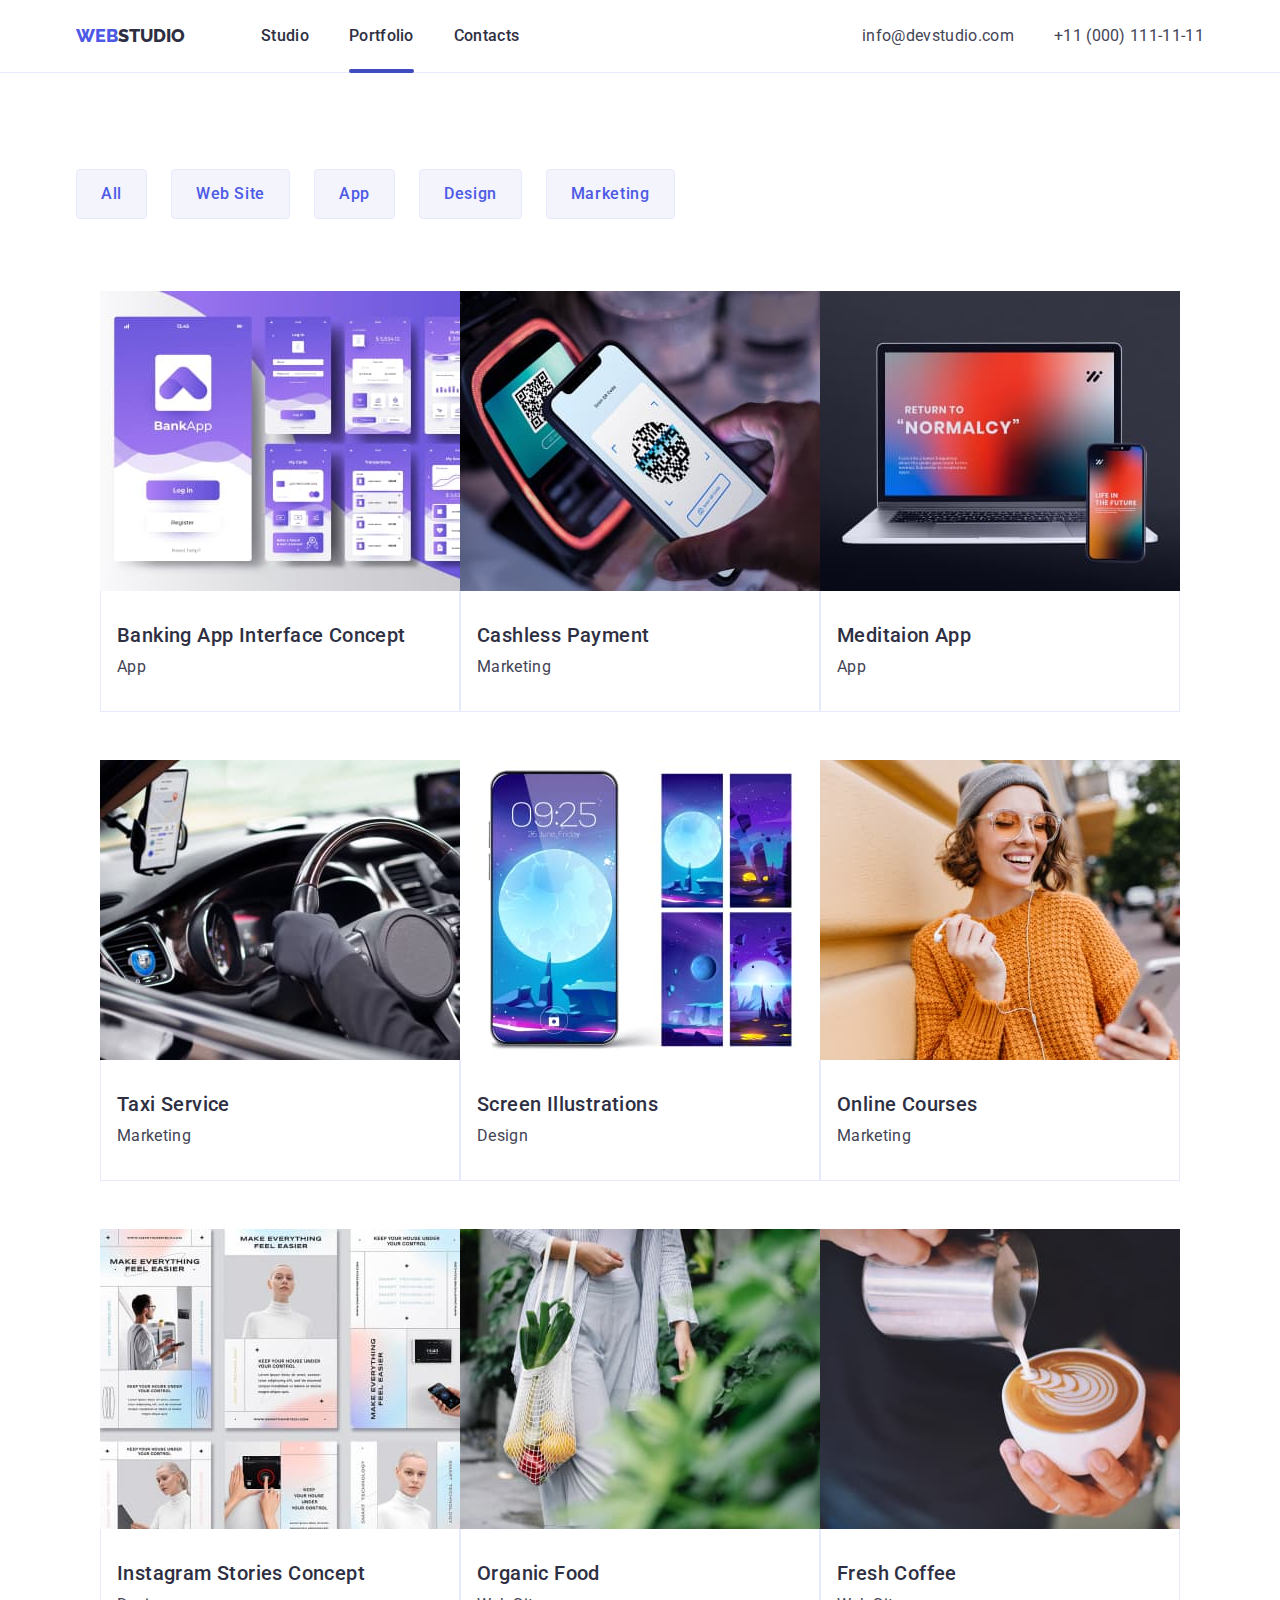
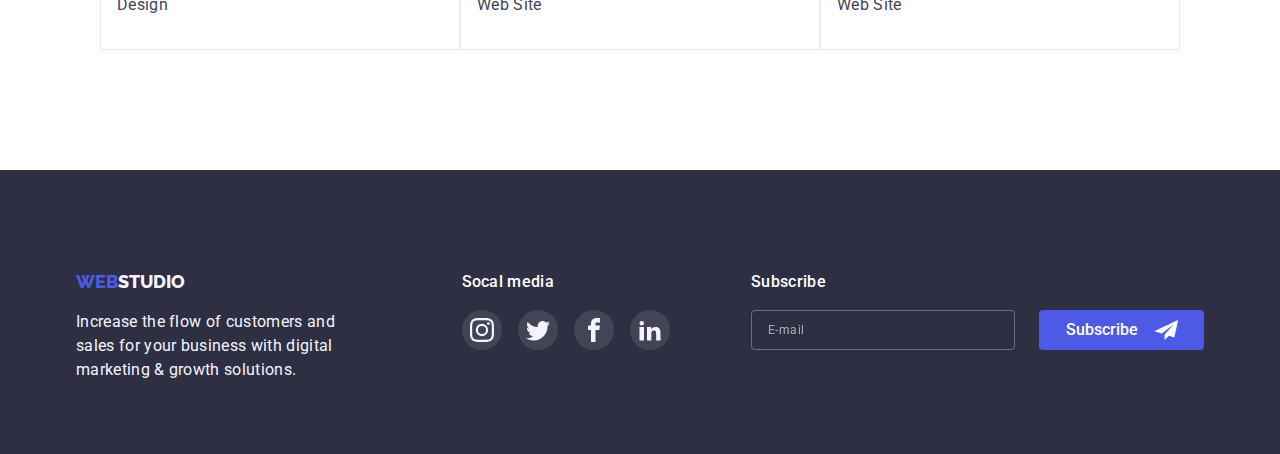
==== commit dbe350c8: "changes5" ====
--- a/portfolio.html
+++ b/portfolio.html
@@ -559,7 +559,7 @@
         </div>
       </section>
     </main>
-    <footer class="box">
+    <footer class="box footer-box">
       <div class="container footer-container">
         <div class="footer-logo">
           <a href="./index.html" class="footer-logo-name"
--- a/css/styles.css
+++ b/css/styles.css
@@ -43,9 +43,7 @@
   font-family: "Roboto";
   color: var(--primary-color);
 }
-.no-scroll {
-  overflow: hidden;
-}
+
 .hidden {
   position: absolute;
   width: 1px;
@@ -113,129 +111,163 @@
       url(../images/people-office-mobile-2x.jpg);
   }
 }
-.menu-open {
-  border: none;
-  background-color: #ffffff;
-}
-.open-menu-icon {
-  stroke: var(--primary-color);
-  display: block;
-}
-.mob-menu-container {
-  padding-left: 40px;
-  padding-right: 24px;
-}
-.mob-menu {
-  position: fixed;
-  top: 0;
-  z-index: 1;
-  width: 100%;
-  height: 100%;
-  background-color: white;
-  padding-top: 80px;
-  padding-bottom: 40px;
-  transform: translateX(100%);
-  transition: transform var(--hover-transition);
-}
-.mob-menu.is-open {
-  transform: translateX(0);
-}
-
-.menu-close {
-  position: absolute;
-  display: flex;
-  align-items: center;
-  justify-content: center;
-  padding: 0;
-  top: 24px;
-  right: 24px;
-  width: 24px;
-  height: 24px;
-  background-color: #e7e9fc;
-  border: 1px solid rgba(0, 0, 0, 0.1);
-  border-radius: 50%;
-}
-.mob-menu > .container {
-  height: 100%;
-  display: flex;
-  flex-direction: column;
-  justify-content: space-between;
-  overflow-y: auto;
-}
-.close-modal-icon {
-}
-.mob-menu-list {
-  list-style: none;
-  text-decoration: none;
-  font-weight: 700;
-  font-size: 36px;
-  line-height: 1.11s;
-  letter-spacing: 0.02em;
-  text-transform: capitalize;
-  color: var(--primary-color);
-}
-.mob-menu-item {
-  margin-bottom: 40px;
-}
-.mob-menu-item:last-child {
-  margin-bottom: 0;
-}
-.mob-menu-item {
-}
-.mob-item {
-  text-decoration: none;
-  color: var(--primary-color);
-}
-.mob-menu-contacts {
-  list-style: none;
-  text-decoration: none;
-  font-weight: 700;
-  font-size: 36px;
-  line-height: 1.11s;
-  letter-spacing: 0.02em;
-}
-.mob-menu-tel {
-  margin-bottom: 40px;
-}
-.mob-menu-tel-link {
-  text-decoration: none;
-  color: var(--secondary-color);
-}
-.mob-menu-email {
-  margin-bottom: 48px;
-}
-.mob-menu-email-link {
-  text-decoration: none;
-  font-weight: 500;
-  font-size: 20px;
-  line-height: 24px;
-  /* identical to box height, or 120% */
-
-  letter-spacing: 0.02em;
-
-  /* SLATE */
-
-  color: var(--font-description-color);
-}
-.mob-menu-soc-list {
-  display: flex;
-  justify-content: flex-start;
-  gap: 56px;
-}
-.mob-menu-soc-item {
-  list-style: none;
-  width: 40px;
-  height: 40px;
-}
-.mob-menu-soc-link {
-  width: 40px;
-  height: 40px;
-  border-radius: 50%;
-  display: flex;
-  justify-content: center;
-  align-items: center;
-  background-color: var(--secondary-color);
-}
+@media screen and (max-width:768px) {
+  .menu-open {
+
+    border: none;
+    background-color: #ffffff;
+  }
+  .open-menu-icon {
+    stroke: var(--primary-color);
+    display: block;
+  }
+  .mob-menu-container {
+    /* position: relative; */
+    padding-left: 40px;
+    padding-right: 24px;
+  }
+  .menu {
+    position: fixed;
+    top: 0;
+    z-index: 1000;
+    width: 100%;
+    height: 100%;
+    background-color: white;
+    padding-top: 80px;
+    padding-bottom: 40px;
+    /* transform: translateX(100%); */
+    transition: transform var(--hover-transition);
+  }
+  .mob-menu.is-open {
+    transform: translateX(0);
+  }
+  
+  .menu-close {
+    position: absolute;
+    display: flex;
+    align-items: center;
+    justify-content: center;
+    padding: 0;
+    top: 24px;
+    right: 24px;
+    width: 24px;
+    height: 24px;
+    background-color: #e7e9fc;
+    border: 1px solid rgba(0, 0, 0, 0.1);
+    border-radius: 50%;
+    transition: var(--hover-transition);
+  }
+  .menu-close:hover,
+  .menu-close:focus {
+    background-color: var(--hover-color);
+    fill: #ffffff;
+    border: none;
+  }
+  .menu > .container {
+    height: 100%;
+    display: flex;
+    flex-direction: column;
+    justify-content: space-between;
+    overflow-y: auto;
+  }
+  
+  .close-modal-icon {
+  
+  }
+  .mob-menu-list {
+    /* padding-top: 80px; */
+    list-style: none;
+    text-decoration: none;
+    font-weight: 700;
+    font-size: 36px;
+    line-height: 1.11s;
+    letter-spacing: 0.02em;
+    text-transform: capitalize;
+    color: var(--primary-color);
+  }
+  .mob-menu-item {
+    margin-bottom: 40px;
+  }
+  .mob-menu-item:last-child {
+    margin-bottom: 0;
+  }
+  .mob-menu-item {
+  }
+  .mob-item {
+    text-decoration: none;
+    color: var(--primary-color);
+    transition: var(--hover-transition);
+  }
+  .mob-item:hover,
+  .mob-item:focus {
+    color: var(--hover-color);
+  }
+  .mob-menu-contacts {
+    list-style: none;
+    text-decoration: none;
+    font-weight: 700;
+    font-size: 36px;
+    line-height: 1.11s;
+    letter-spacing: 0.02em;
+  }
+  .mob-menu-tel {
+    margin-bottom: 40px;
+  }
+  .mob-menu-tel-link {
+    text-decoration: none;
+    color: var(--secondary-color);
+  }
+  .mob-menu-email {
+    margin-bottom: 48px;
+  }
+  .mob-menu-email-link {
+    text-decoration: none;
+    font-weight: 500;
+    font-size: 20px;
+    line-height: 24px;
+    /* identical to box height, or 120% */
+  transition: var(--hover-transition);
+    letter-spacing: 0.02em;
+  
+    /* SLATE */
+  
+    color: var(--font-description-color);
+  }
+  .mob-menu-email-link:hover,
+  .mob-menu-email-link:focus {
+    color: var(--secondary-color); 
+  }
+  .mob-menu-soc-list {
+    display: flex;
+    justify-content: flex-start;
+    gap: 56px;
+    margin-bottom: 40px;
+ 
+  }
+  .mob-menu-soc-item {
+    list-style: none;
+    width: 40px;
+    height: 40px;
+  }
+  .mob-menu-soc-link {
+    width: 40px;
+    height: 40px;
+    border-radius: 50%;
+    display: flex;
+    justify-content: center;
+    align-items: center;
+    background-color: var(--secondary-color);
+    transition: var(--hover-transition);
+  }
+  .mob-menu-soc-link:hover, 
+  .mob-menu-soc-link:focus {
+  background-color: var(--hover-color);
+  }
+  .mob-menu-soc-icon {
+    fill: #f4f4fd;
+  }
+}
+
 .headline {
   color: var(--font-white-color);
   font-weight: 700;
@@ -309,7 +341,7 @@
   display: flex;
   flex-wrap: wrap;
 }
-.main-list :last-child {
+.main-list:last-child {
   margin-bottom: 0;
 }
 .main-item {
@@ -325,12 +357,13 @@
   font-weight: 700;
   font-size: 36px;
   line-height: 1.11;
-  text-align: center;
+  /* text-align: center; */
   letter-spacing: 0.02em;
   text-transform: capitalize;
   margin-bottom: 8px;
 }
 .main-after-title {
+ 
   color: var(--font-description-color);
   font-weight: 500;
   font-size: 16px;
@@ -339,6 +372,38 @@
 
   letter-spacing: 0.02em;
 }
+@media screen and (max-width: 795px) {
+  .main-after-title {
+    width: 396px;
+  }
+}
+@media screen and (min-width: 796px) {
+  .main-second-title {
+    width: 356px;
+    color: var(--font-description-color);
+    font-weight: 500;
+    font-size: 16px;
+    line-height: 1.5;
+    /* identical to box height, or 150% */
+  
+    letter-spacing: 0.02em;
+  }
+}
+@media screen and (min-width: 1200px) {
+  .main-third-title {
+width: 264px;
+color: var(--font-description-color);
+    font-weight: 500;
+    font-size: 16px;
+    line-height: 1.5;
+    /* identical to box height, or 150% */
+  
+    letter-spacing: 0.02em;
+  }
+  
+}
+
+
 .list-container {
   display: none;
 }
@@ -375,7 +440,7 @@
   display: flex;
   flex-wrap: wrap;
   justify-content: center;
-  gap: 72px 16px;
+  gap: 72px 24px;
 }
 .secondary-item {
   list-style: none;
@@ -468,11 +533,21 @@
 .customers-link:is(:hover, :focus) .customers-icon {
   fill: var(--hover-color);
 }
-.box {
+@media screen and (max-width: 1200px)  {
+  .box {
+    background: #2e2f42;
+    padding-top: 96px;
+    padding-bottom: 96px;
+  }
+}
+@media screen and (min-width: 1201px) {
+.footer-box {
   background: #2e2f42;
-  padding-top: 96px;
-  padding-bottom: 96px;
-}
+  padding-top: 100px;
+  /* padding-bottom: 50px; */
+}
+}
+
 .buttons {
   padding-top: 48px;
   padding-bottom: 48px;
@@ -508,6 +583,7 @@
 .portfolio-cover-wrap {
   position: relative;
   overflow: hidden;
+  transition: transform var(--hover-transition);
 }
 .portfolio-overlay-text {
   color: #f4f4fd;
@@ -573,7 +649,7 @@
   display: flex;
   flex-wrap: wrap;
   justify-content: center;
-  gap: 24px;
+  /* gap: 24px; */
 }
 .footer-logo-name {
   text-align: center;
@@ -748,6 +824,7 @@
   opacity: 0;
   visibility: hidden;
   pointer-events: none;
+  display: none;
 }
 
 .modal-header {
@@ -907,6 +984,9 @@
   .header-address {
     display: none;
   }
+  .main-title {
+    text-align: center;
+  }
 }
 @media screen and (min-width: 768px) and (max-width: 1159px) {
   button {
@@ -952,6 +1032,13 @@
     margin-left: auto;
   }
   .header-contact {
+    font-family: 'Roboto' sans-serif;
+font-style: normal;
+font-weight: 400;
+font-size: 12px;
+line-height: 0.8;
+/* identical to box height, or 117% */
+letter-spacing: 0.04em;
     text-decoration: none;
     color: var(--font-description-color);
     transition: color var(--hover-transition);
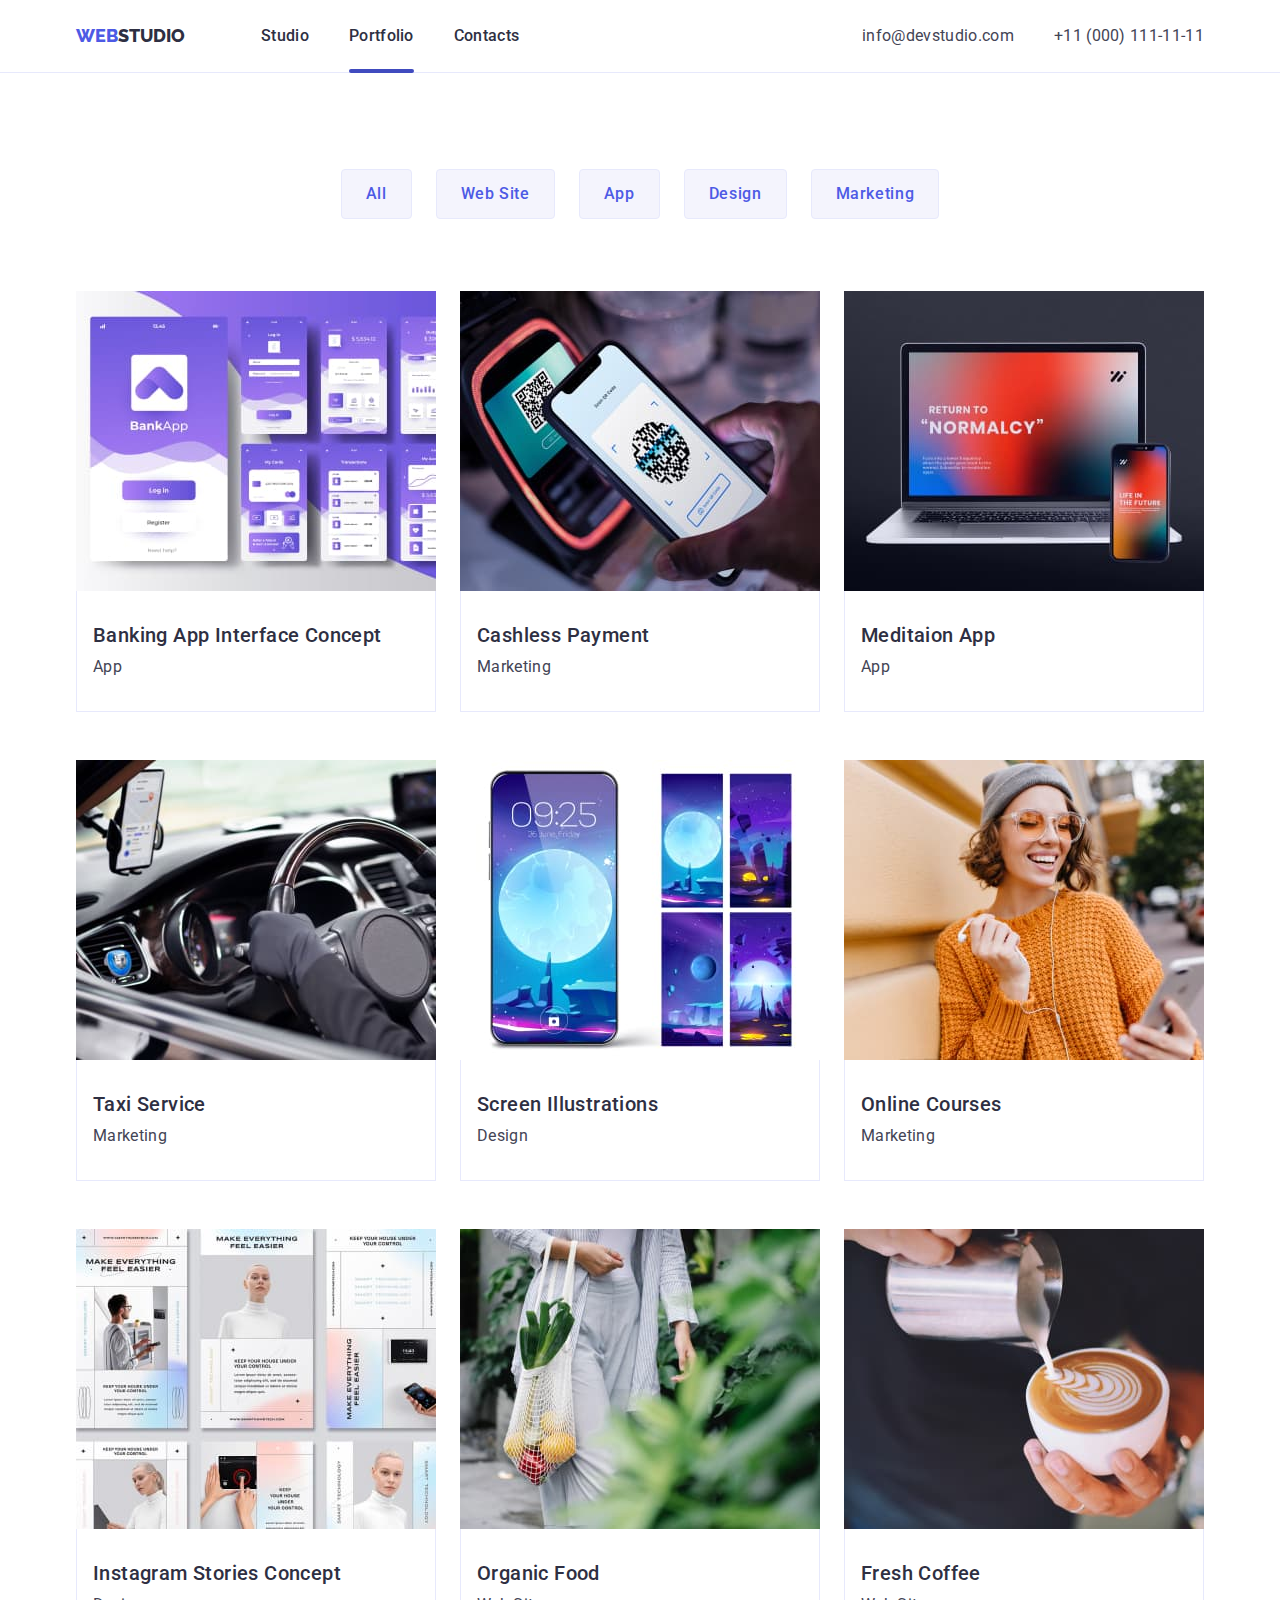
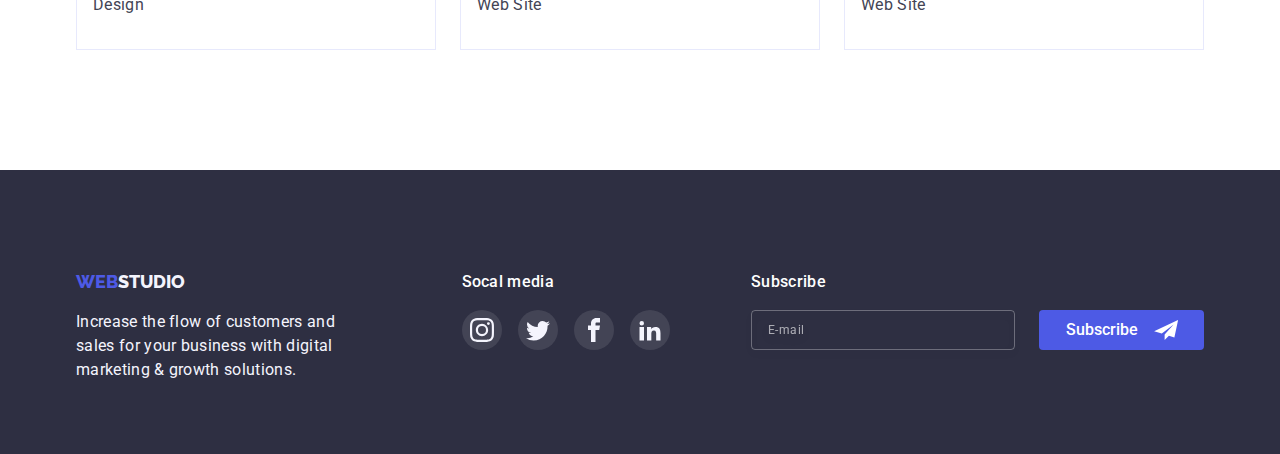
==== commit e950dfa8: "changes" ====
--- a/portfolio.html
+++ b/portfolio.html
@@ -50,21 +50,21 @@
             </li>
           </ul>
         </address>
-        <button type="button" class="menu-open js-open-menu">
+        <button type="button" class="menu-open" data-menu-open>
           <svg class="open-menu-icon" width="32" height="22">
-            <use href="./images/icons.svg#icon-menu-hamburger"></use>
+            <use href="./images/symbol-defs-burger.svg#icon-burger"></use>
           </svg>
         </button>
       </div>
-      <div class="mob-menu js-menu-container">
-        <div class="mob-menu-container container">
+      <div  class="menu is-hidden "  data-menu >
+        <div class="mob-menu-container container"  >
           <div>
-            <button type="button" class="menu-close js-close-menu">
+            <button type="button" class="menu-close js-close-menu" data-menu-close>
               <svg class="close-modal-icon" width="8" height="8">
-                <use href="./images/icons.svg#icon-close-black-18dp-2-1"></use>
+                <use href="./images/closeblack-defs.svg#icon-closeblack"></use>
               </svg>
             </button>
-            <nav class="mob-menu-navigation">
+            <nav class="mob-menu-navigation" >
               <ul class="mob-menu-list">
                 <li class="mob-menu-item">
                   <a class="mob-item" href="./index.html">Studio</a>
@@ -99,28 +99,28 @@
               <li class="mob-menu-soc-item">
                 <a href="" class="mob-menu-soc-link">
                   <svg class="mob-menu-soc-icon" width="16" height="16">
-                    <use href="./images/icons.svg#icon-nstagram"></use>
+                    <use href="./images/symbol-defs-second.svg#icon-instagram"></use>
                   </svg>
                 </a>
               </li>
               <li class="mob-menu-soc-item">
                 <a href="" class="mob-menu-soc-link">
                   <svg class="mob-menu-soc-icon" width="16" height="16">
-                    <use href="./images/icons.svg#icon-Twitter"></use>
+                    <use href="./images/symbol-defs-second.svg#icon-twitter"></use>
                   </svg>
                 </a>
               </li>
               <li class="mob-menu-soc-item">
                 <a href="" class="mob-menu-soc-link">
                   <svg class="mob-menu-soc-icon" width="16" height="16">
-                    <use href="./images/icons.svg#icon-Facebook"></use>
+                    <use href="./images/symbol-defs-second.svg#icon-facebook"></use>
                   </svg>
                 </a>
               </li>
               <li class="mob-menu-soc-item">
                 <a href="" class="mob-menu-soc-link">
                   <svg class="mob-menu-soc-icon" width="16" height="16">
-                    <use href="./images/icons.svg#icon-Linkedin"></use>
+                    <use href="./images/symbol-defs-second.svg#icon-linkedin"></use>
                   </svg>
                 </a>
               </li>
@@ -625,5 +625,6 @@
       </div>
     </footer>
     <script src="./js/mobile-menu.js"></script>
+    <script src="./js/menu.js"></script>
   </body>
 </html>--- a/css/styles.css
+++ b/css/styles.css
@@ -85,6 +85,9 @@
   display: flex;
   justify-content: space-between;
   align-items: center;
+}
+.current {
+  color: var(--hover-color);
 }
 .header-navigation {
   display: flex;
@@ -380,25 +383,13 @@
 @media screen and (min-width: 796px) {
   .main-second-title {
     width: 356px;
-    color: var(--font-description-color);
-    font-weight: 500;
-    font-size: 16px;
-    line-height: 1.5;
-    /* identical to box height, or 150% */
   
-    letter-spacing: 0.02em;
   }
 }
 @media screen and (min-width: 1200px) {
   .main-third-title {
 width: 264px;
-color: var(--font-description-color);
-    font-weight: 500;
-    font-size: 16px;
-    line-height: 1.5;
-    /* identical to box height, or 150% */
-  
-    letter-spacing: 0.02em;
+
   }
   
 }
@@ -436,12 +427,15 @@
 /* .team-container {
   max-width: 294px;
 } */
-.secondary-list {
-  display: flex;
-  flex-wrap: wrap;
-  justify-content: center;
-  gap: 72px 24px;
-}
+
+  .secondary-list {
+    display: flex;
+    flex-wrap: wrap;
+    justify-content: center;
+    gap: 72px 24px;
+  }
+
+
 .secondary-item {
   list-style: none;
   width: 264px;
@@ -988,7 +982,7 @@
     text-align: center;
   }
 }
-@media screen and (min-width: 768px) and (max-width: 1159px) {
+@media screen and (min-width: 768px) and (max-width: 1200px) {
   button {
     margin: 0 auto;
   }
@@ -1109,7 +1103,7 @@
     display: flex;
     flex-wrap: wrap;
     justify-content: center;
-    gap: 72px 16px;
+    gap: 72px 24px;
   }
   .customers-list {
     gap: 72px 24px;
@@ -1178,6 +1172,7 @@
     border-radius: 2px;
     background-color: var(--hover-color);
   }
+ 
   /* .header-list,
   .header-item,
   .header-address {
@@ -1232,6 +1227,10 @@
     display: flex;
     margin-left: auto;
   }
+  .buttons-container {
+    flex-direction: row;
+    justify-content: center;
+  }
 
   .header-contact {
     text-decoration: none;
@@ -1299,6 +1298,15 @@
   .list-container {
     display: block;
   }
+  .item {
+    color: var(--primary-color);
+    text-decoration: none;
+    transition: color var(--hover-transition);
+  }
+  .item:hover,
+  .item:focus {
+    color: var(--hover-color);
+  }
   .secondary-list {
     gap: 64px 24px;
   }
@@ -1342,10 +1350,13 @@
     width: calc(((100% - 48px)) / 3);
     box-shadow: none;
   }
-  .portfolio-list > li:nth-child(3n) {
-    margin-right: 0;
-  }
-  .portfolio-list > li:nth-child(1n) {
-    margin-left: 0;
-  }
+  /* .portfolio-list > li:nth-child(3n) { */
+    /* margin-right: 0; */
+  }
+  /* .portfolio-list > li:nth-child(1n) { */
+    /* margin-left: 0; */
+  /* } */
+/* }/ */
+.portfolio-list {
+  gap:  48px 24px;
 }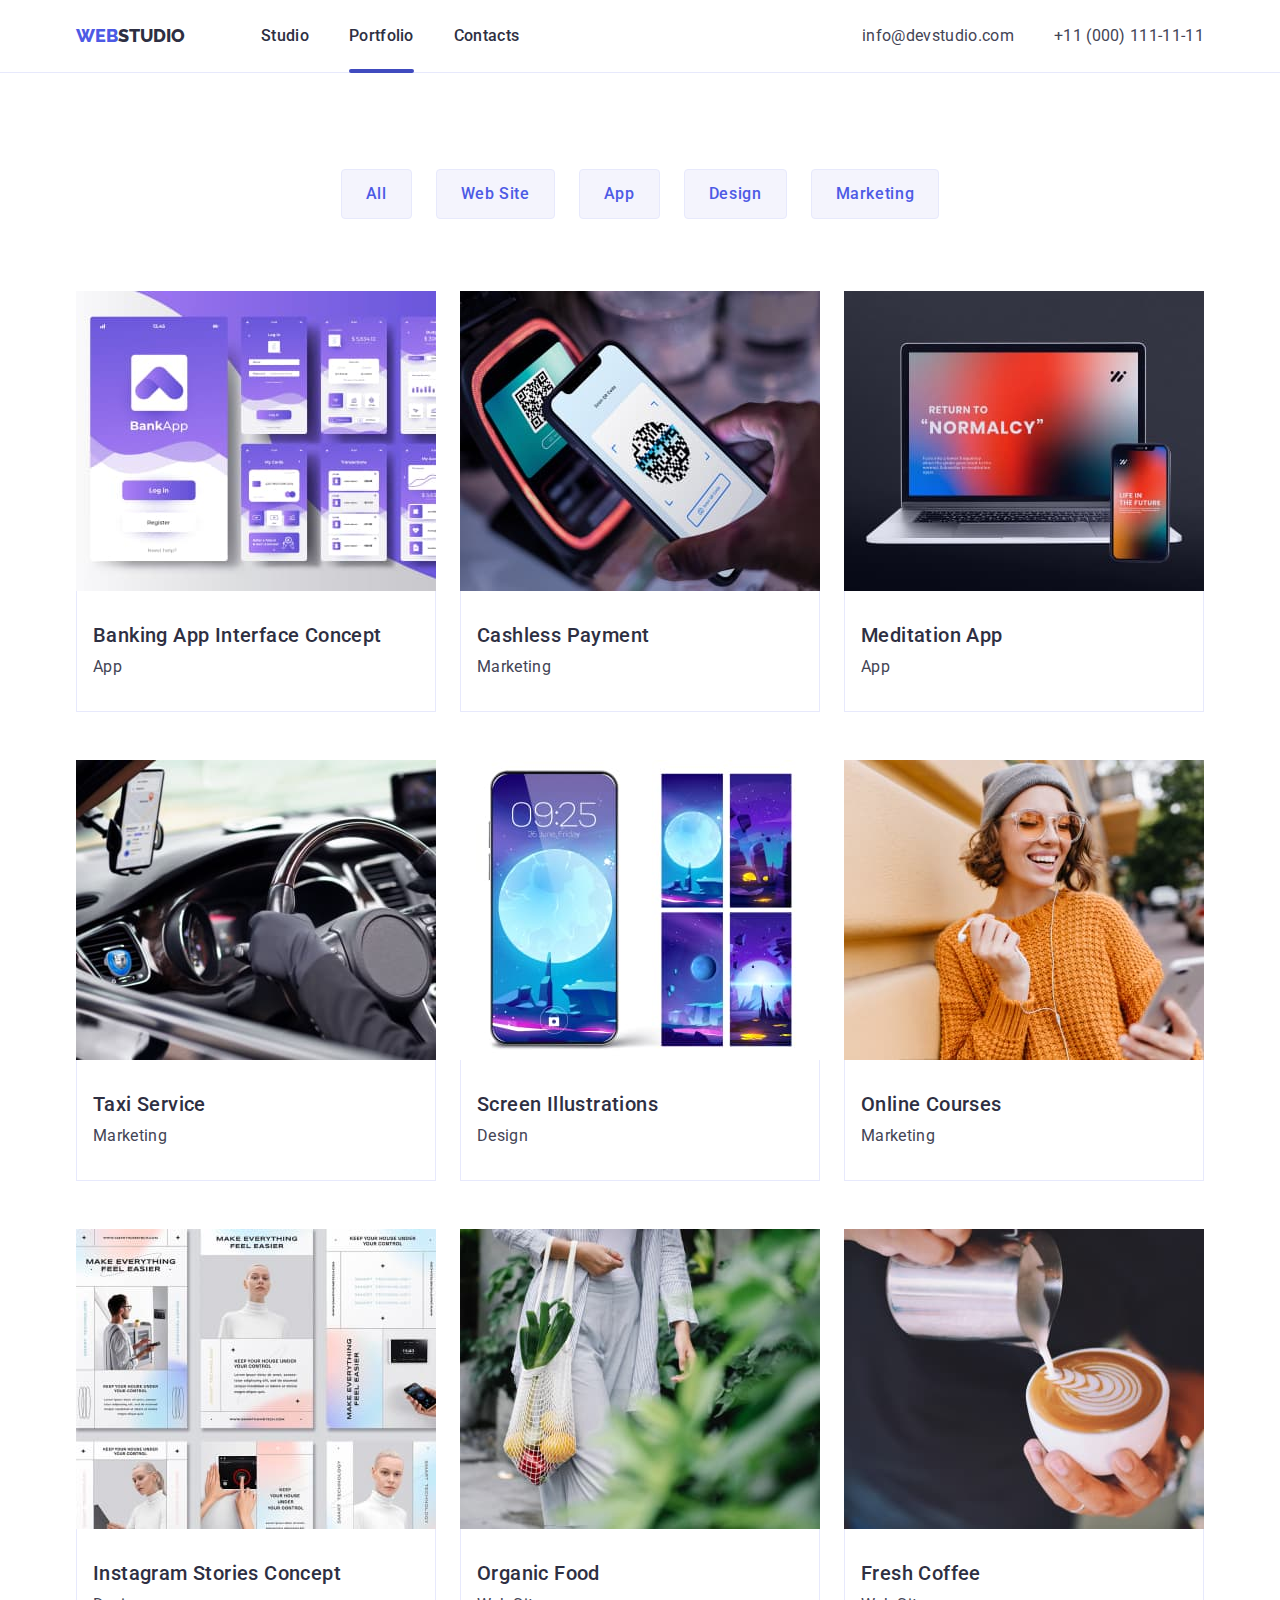
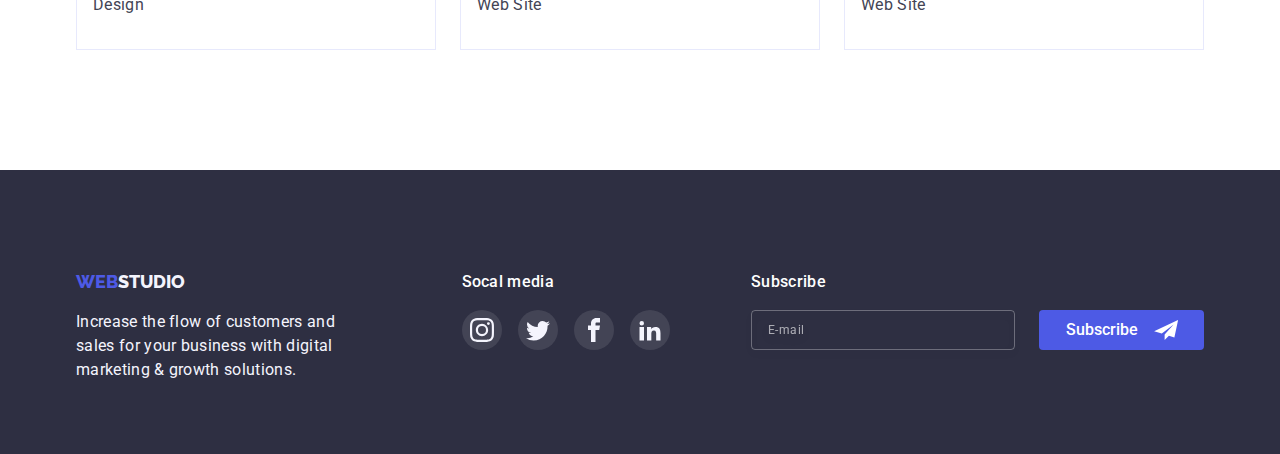
==== commit 385311f1: "Update portfolio.html" ====
--- a/portfolio.html
+++ b/portfolio.html
@@ -282,7 +282,7 @@
                   </p>
                 </div>
                 <div class="borders-text description-left">
-                  <h2 class="portfolio-header">Meditaion App</h2>
+                  <h2 class="portfolio-header">Meditation App</h2>
                   <p class="portfolio-description">App</p>
                 </div>
               </a>
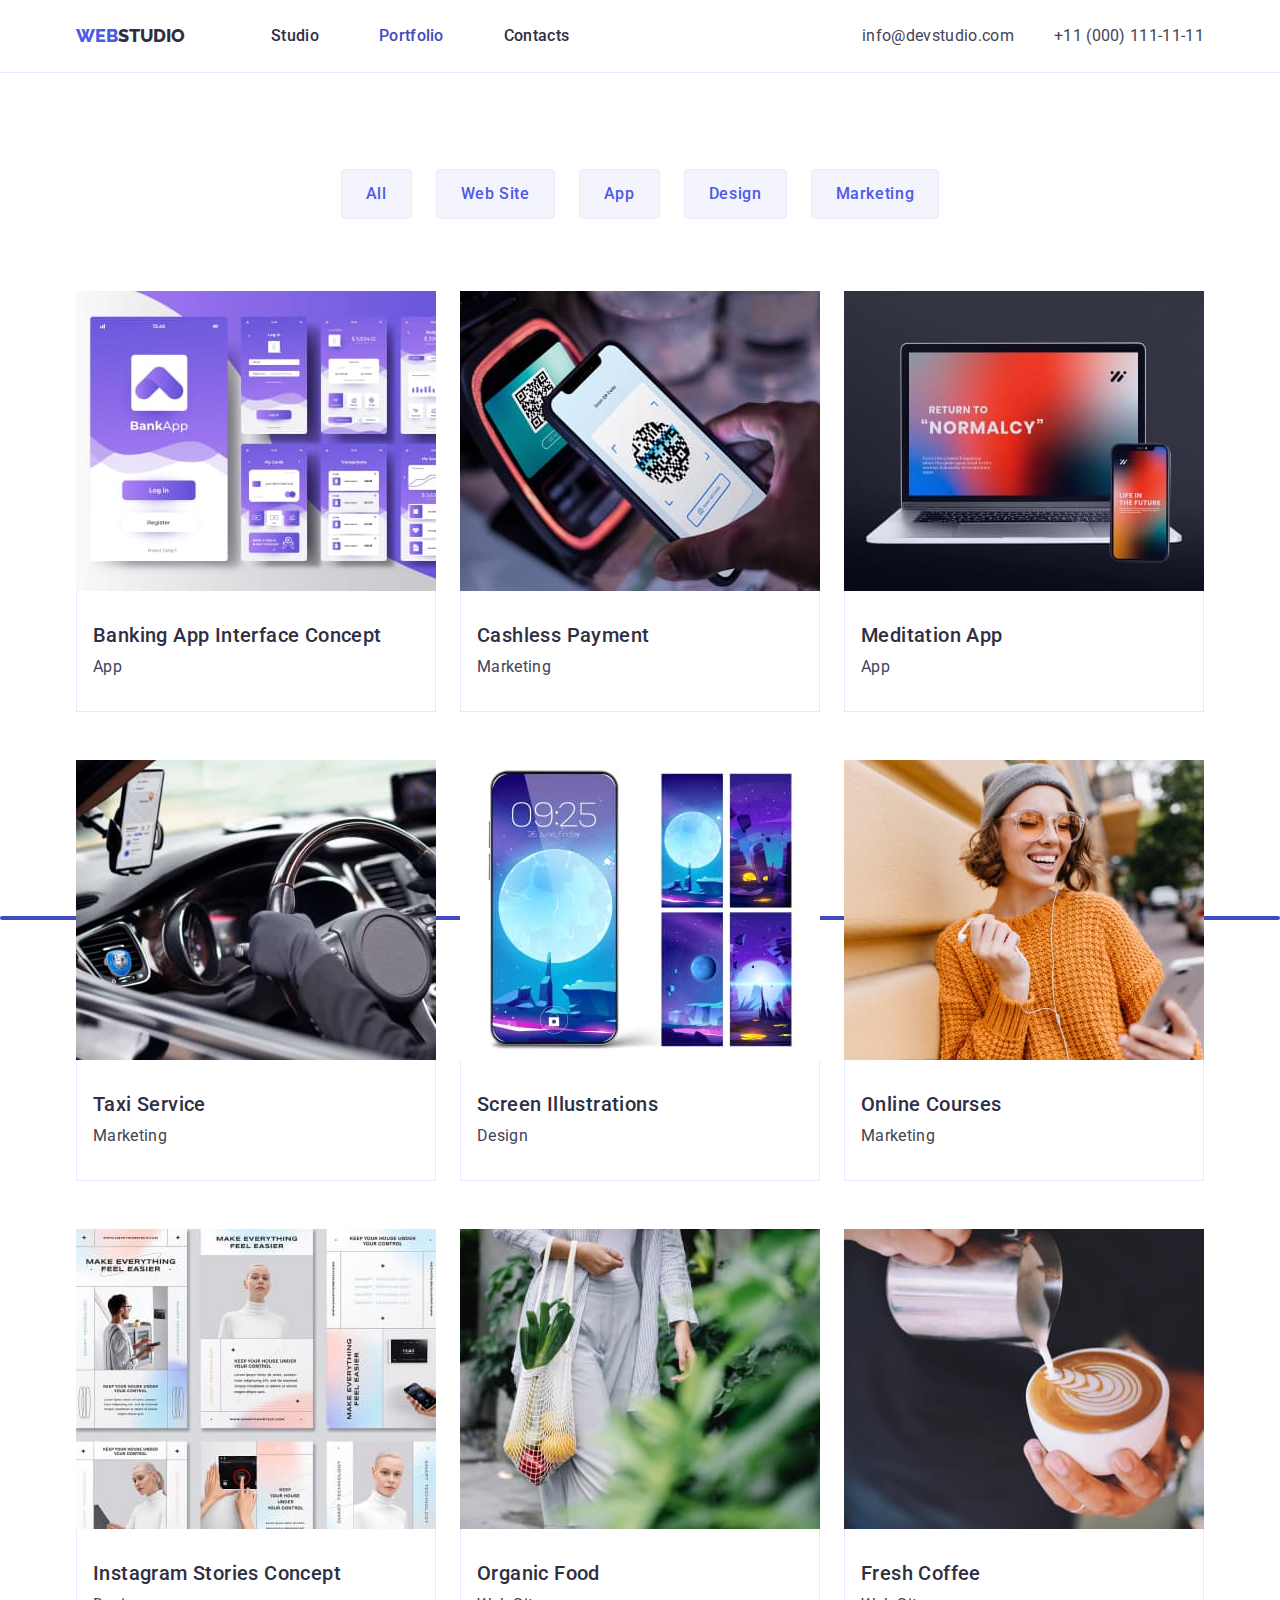
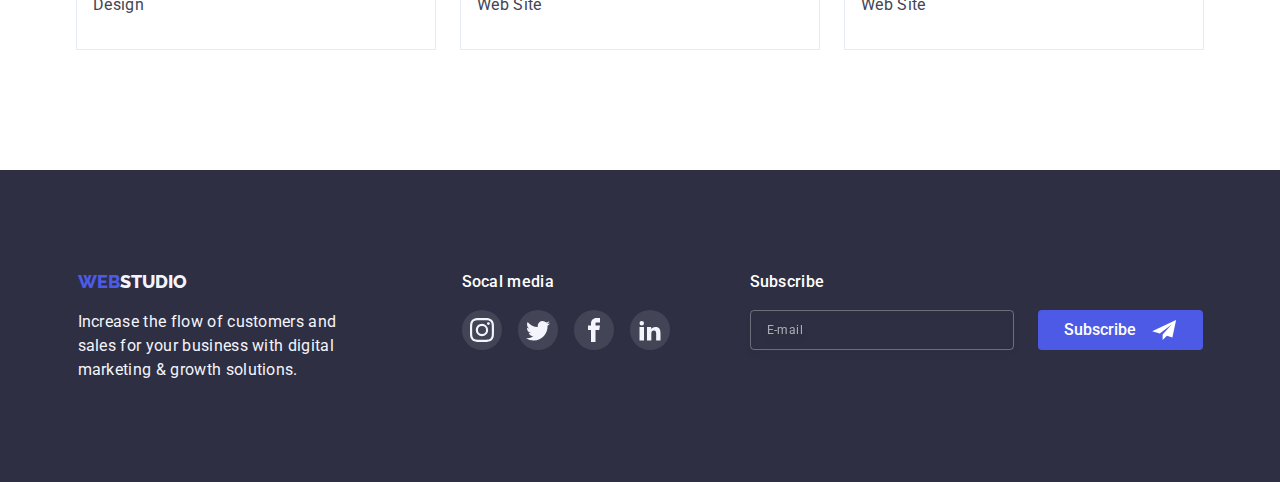
==== commit 233df064: "changes" ====
--- a/portfolio.html
+++ b/portfolio.html
@@ -27,13 +27,13 @@
             ><span class="word-studio-header">STUDIO</span></a
           >
           <ul class="header-list">
-            <li class="header-item">
+            <li class="header-item-contacts">
               <a class="item" href="./index.html">Studio</a>
             </li>
-            <li class="header-item">
-              <a class="item active" href="./portfolio.html">Portfolio</a>
-            </li>
-            <li class="header-item"><a class="item" href="">Contacts</a></li>
+            <li class="header-item-contacts">
+              <a class="item active current" href="./portfolio.html">Portfolio</a>
+            </li>
+            <li class="header-item-contacts"><a class="item" href="">Contacts</a></li>
           </ul>
         </nav>
         <address class="header-address">
@@ -70,7 +70,7 @@
                   <a class="mob-item" href="./index.html">Studio</a>
                 </li>
                 <li class="mob-menu-item">
-                  <a class="mob-item" href="./portfolio.html">Portfolio</a>
+                  <a class="mob-item active current" href="./portfolio.html">Portfolio</a>
                 </li>
                 <li class="mob-menu-item">
                   <a class="mob-item" href="">Contacts</a>
--- a/css/styles.css
+++ b/css/styles.css
@@ -86,12 +86,13 @@
   justify-content: space-between;
   align-items: center;
 }
-.current {
+
+.header-navigation {
+  display: flex;
+  align-items: center;
+}
+.active.current {
   color: var(--hover-color);
-}
-.header-navigation {
-  display: flex;
-  align-items: center;
 }
 
 .headline-box {
@@ -136,13 +137,15 @@
     width: 100%;
     height: 100%;
     background-color: white;
-    padding-top: 80px;
-    padding-bottom: 40px;
+ 
     /* transform: translateX(100%); */
     transition: transform var(--hover-transition);
   }
   .mob-menu.is-open {
     transform: translateX(0);
+  }
+  .active.current {
+    color: var(--hover-color);
   }
   
   .menu-close {
@@ -168,12 +171,18 @@
   }
   .menu > .container {
     height: 100%;
+    position: relative;
     display: flex;
     flex-direction: column;
     justify-content: space-between;
     overflow-y: auto;
+    padding-top: 80px;
+    padding-bottom: 40px;
   }
   
+  .modal {
+    max-width: 100%;
+  }
   .close-modal-icon {
   
   }
@@ -210,7 +219,7 @@
     text-decoration: none;
     font-weight: 700;
     font-size: 36px;
-    line-height: 1.11s;
+    line-height: 40px;
     letter-spacing: 0.02em;
   }
   .mob-menu-tel {
@@ -220,8 +229,11 @@
     text-decoration: none;
     color: var(--secondary-color);
   }
+  .mob-menu-address {
+    margin-bottom: 40px;
+  }
   .mob-menu-email {
-    margin-bottom: 48px;
+   
   }
   .mob-menu-email-link {
     text-decoration: none;
@@ -241,10 +253,10 @@
     color: var(--secondary-color); 
   }
   .mob-menu-soc-list {
-    display: flex;
-    justify-content: flex-start;
-    gap: 56px;
-    margin-bottom: 40px;
+    max-width: 418px;
+    display: flex;
+    justify-content: space-between;
+    padding-bottom: 40px;
  
   }
   .mob-menu-soc-item {
@@ -268,6 +280,10 @@
   }
   .mob-menu-soc-icon {
     fill: #f4f4fd;
+  }
+  .social-footer-container {
+    margin-top: 72px;
+    margin-bottom: 72px;
   }
 }
 
@@ -344,7 +360,7 @@
   display: flex;
   flex-wrap: wrap;
 }
-.main-list:last-child {
+.main-item:last-child {
   margin-bottom: 0;
 }
 .main-item {
@@ -377,18 +393,18 @@
 }
 @media screen and (max-width: 795px) {
   .main-after-title {
-    width: 396px;
+    max-width: 396px;
   }
 }
 @media screen and (min-width: 796px) {
   .main-second-title {
-    width: 356px;
+    max-width: 356px;
   
   }
 }
 @media screen and (min-width: 1200px) {
   .main-third-title {
-width: 264px;
+max-width: 264px;
 
   }
   
@@ -538,7 +554,7 @@
 .footer-box {
   background: #2e2f42;
   padding-top: 100px;
-  /* padding-bottom: 50px; */
+  padding-bottom: 100px;
 }
 }
 
@@ -643,7 +659,7 @@
   display: flex;
   flex-wrap: wrap;
   justify-content: center;
-  /* gap: 24px; */
+ 
 }
 .footer-logo-name {
   text-align: center;
@@ -658,7 +674,7 @@
   display: flex;
   flex-direction: column;
   align-items: left;
-  margin-bottom: 72px;
+  
 }
 .footer-description {
   margin-top: 16px;
@@ -670,7 +686,7 @@
 }
 .social-footer-container {
   display: block;
-  margin-bottom: 72px;
+ 
 }
 .social-footer-header {
   text-align: center;
@@ -679,7 +695,7 @@
   line-height: 1.5;
   letter-spacing: 0.02em;
   color: #ffffff;
-  padding-bottom: 16px;
+  margin-bottom: 16px;
 }
 .footer-social-list {
   display: flex;
@@ -762,6 +778,11 @@
   font-size: 16px;
   line-height: 1.5;
   gap: 16px;
+  transition: var(--hover-transition);
+}
+.button-submit:hover,
+.button-submit:focus {
+  background-color: var(--hover-color);
 }
 .subcribe-icon {
   fill: var(--font-white-color);
@@ -945,15 +966,8 @@
   border: none;
   fill: #f4f4fd;
 }
-/*}
-.policy-text::before {
-  content: "";
-  width: 16px;
-  height: 16px;
-  border: 1.25px solid var(--primary-color);
-  border-radius: 2px;
-  margin-right: 8px;
-}
+/*
+
 .policy-check:checked + .policy-text::before {
   background-color: var(--hover-color);
   border: none;
@@ -989,26 +1003,42 @@
   .container {
     max-width: 768px;
   }
+  .container-customers {
+    max-width: 584px;
+  }
   .header-list,
   .header-item,
   .header-address {
     display: block;
+  }
+  .header-item {
+    margin-bottom: 12px;
+  }
+  .header-item:last-child {
+    margin-bottom: 0;
   }
   .header-list {
     font-weight: 500;
     font-size: 16px;
     line-height: 1.5;
     letter-spacing: 0.02em;
-    list-style: none;
     display: flex;
     gap: 40px;
   }
-  .header-item {
+  .header-item-contacts {
     list-style: none;
     position: relative;
+  
+  }
+  .header-item-contacts:last-child {
+    margin-bottom: 0;
+  }
+  .header-contact:last-child {
+    margin-bottom: 0;
   }
 
   .item {
+   padding: 10px 0;
     color: var(--primary-color);
     text-decoration: none;
     transition: color var(--hover-transition);
@@ -1025,12 +1055,14 @@
     display: flex;
     margin-left: auto;
   }
+
   .header-contact {
-    font-family: 'Roboto' sans-serif;
+   
 font-style: normal;
 font-weight: 400;
+display: block;
 font-size: 12px;
-line-height: 0.8;
+line-height: 1.16;
 /* identical to box height, or 117% */
 letter-spacing: 0.04em;
     text-decoration: none;
@@ -1041,21 +1073,23 @@
   .header-contact:hover {
     color: var(--hover-color);
   }
-  .menu-open,
-  .mob-menu-container {
-    display: none;
-  }
+ 
   .active::after {
     display: block;
     content: "";
     position: absolute;
     left: 0;
-    bottom: -37px;
+    bottom: -33px;
     width: 100%;
     height: 4px;
     border-radius: 2px;
     background-color: var(--hover-color);
   }
+  .menu-open,
+  .mob-menu-container {
+    display: none;
+  }
+  
   .headline-box {
     /* background-color: tomato;*/
     max-width: 1440px;
@@ -1082,7 +1116,7 @@
     line-height: 1.07;
     letter-spacing: 0.02em;
     width: 507px;
-    margin: 0 auto 40px;
+    margin: 0 auto 36px;
   }
 
   .main-list {
@@ -1114,7 +1148,7 @@
     height: 88px;
   }
   .footer-container {
-    gap: 24px;
+    gap: 72px 24px;
     justify-content: flex-start;
     padding-left: 108px;
   }
@@ -1161,17 +1195,7 @@
     padding-bottom: 120px;
     padding-top: 120px;
   }
-  .active::after {
-    display: block;
-    content: "";
-    position: absolute;
-    left: 0;
-    bottom: -25px;
-    width: 100%;
-    height: 4px;
-    border-radius: 2px;
-    background-color: var(--hover-color);
-  }
+  
  
   /* .header-list,
   .header-item,
@@ -1231,6 +1255,17 @@
     flex-direction: row;
     justify-content: center;
   }
+  .active::after {
+    display: block;
+    content: "";
+    position: absolute;
+    left: 0;
+    bottom: -20px;
+    width: 100%;
+    height: 4px;
+    border-radius: 2px;
+    background-color: var(--hover-color);
+  }
 
   .header-contact {
     text-decoration: none;
@@ -1241,18 +1276,17 @@
   .header-contact:hover {
     color: var(--hover-color);
   }
-  .item {
-    color: var(--primary-color);
-    text-decoration: none;
-    transition: color var(--hover-transition);
-  }
+  
   .headline {
     font-weight: 700;
     font-size: 56px;
     line-height: 1.07;
     letter-spacing: 0.02em;
     width: 507px;
-    margin-bottom: 0 auto 48px;
+    margin-bottom: 48px;
+  }
+  .modal {
+    width: 408px;
   }
   .section-goals {
     padding-top: 120px;
@@ -1299,6 +1333,7 @@
     display: block;
   }
   .item {
+    padding: 10px;
     color: var(--primary-color);
     text-decoration: none;
     transition: color var(--hover-transition);
@@ -1320,16 +1355,17 @@
   }
   .footer-container {
     display: flex;
-    justify-content: space-between;
+ 
     flex-wrap: nowrap;
-    gap: 80px;
+    
   }
   .footer-logo {
+    margin-right: 120px;
     display: block;
     margin: 0px, 40px, 0px, 0px;
   }
   .social-footer-container {
-    margin-left: 40px;
+    margin-right: 80px;
   }
   .social-footer-header {
     text-align: left;
